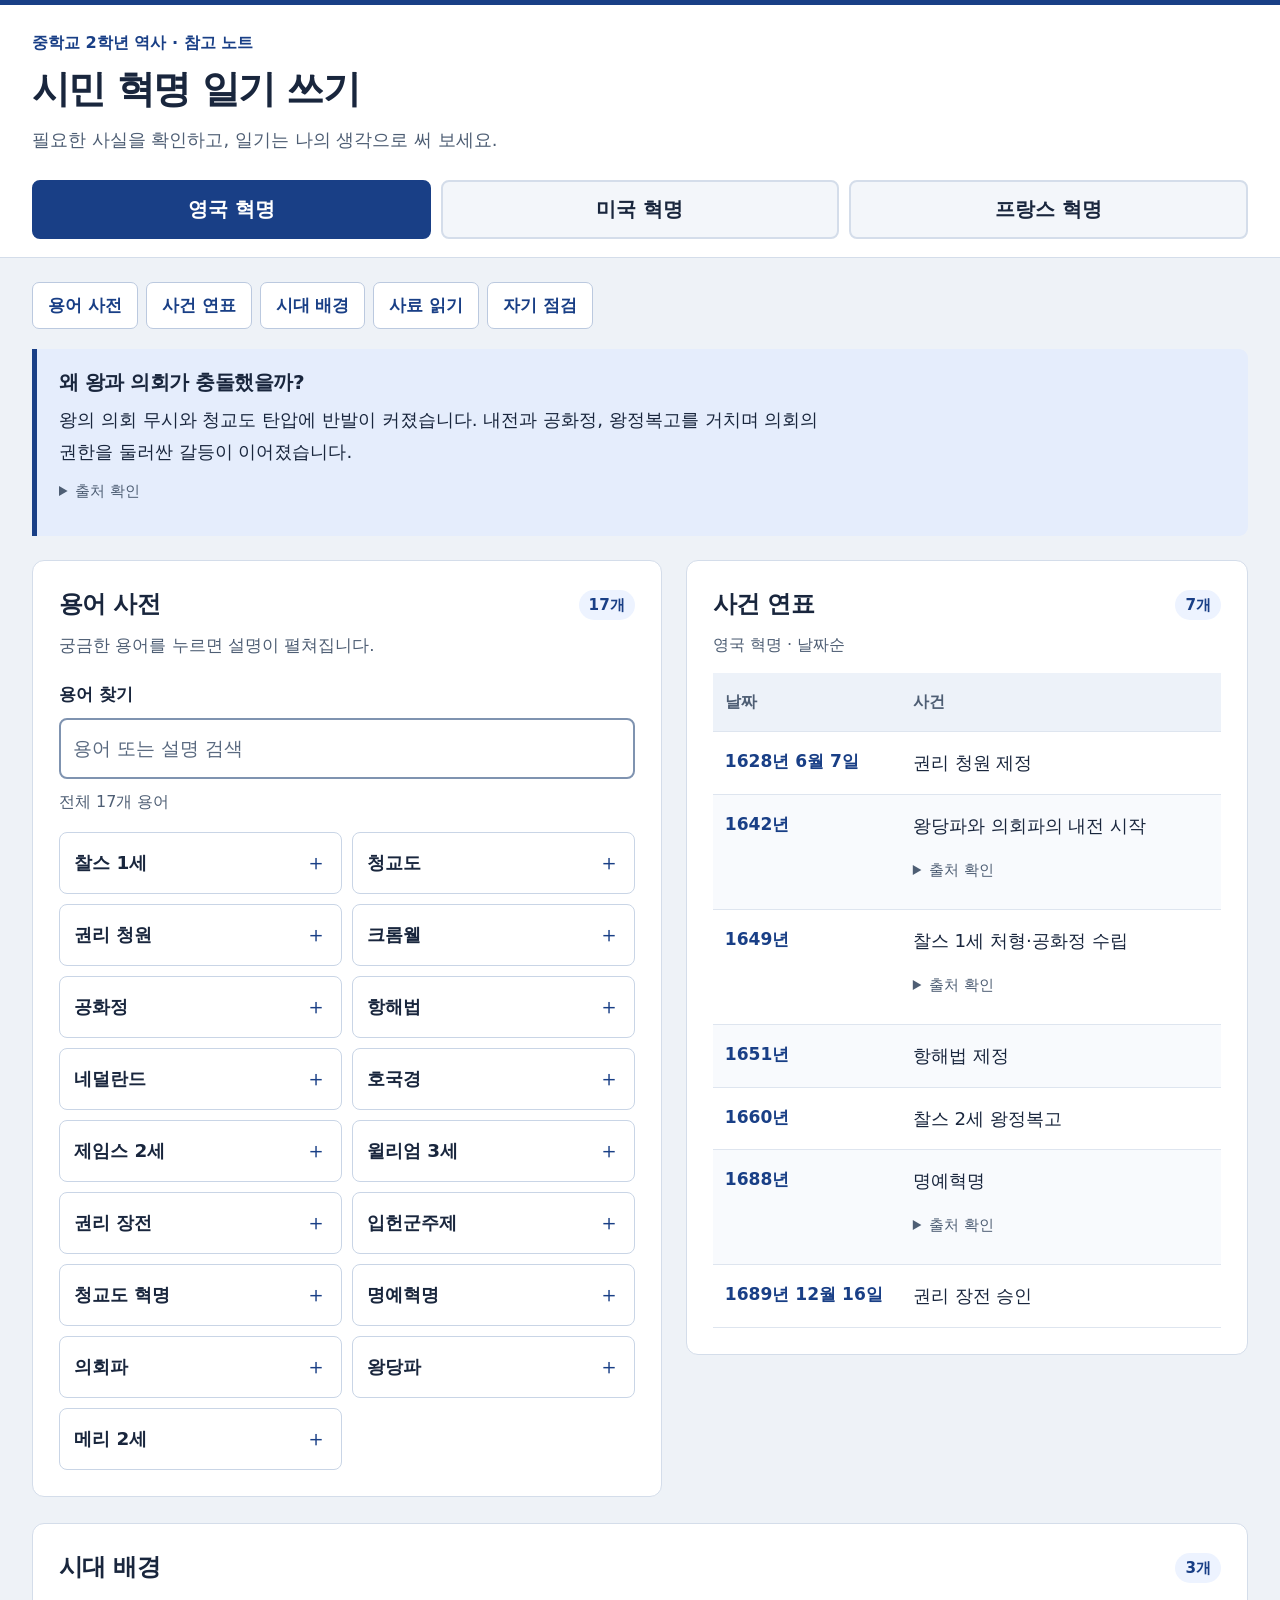
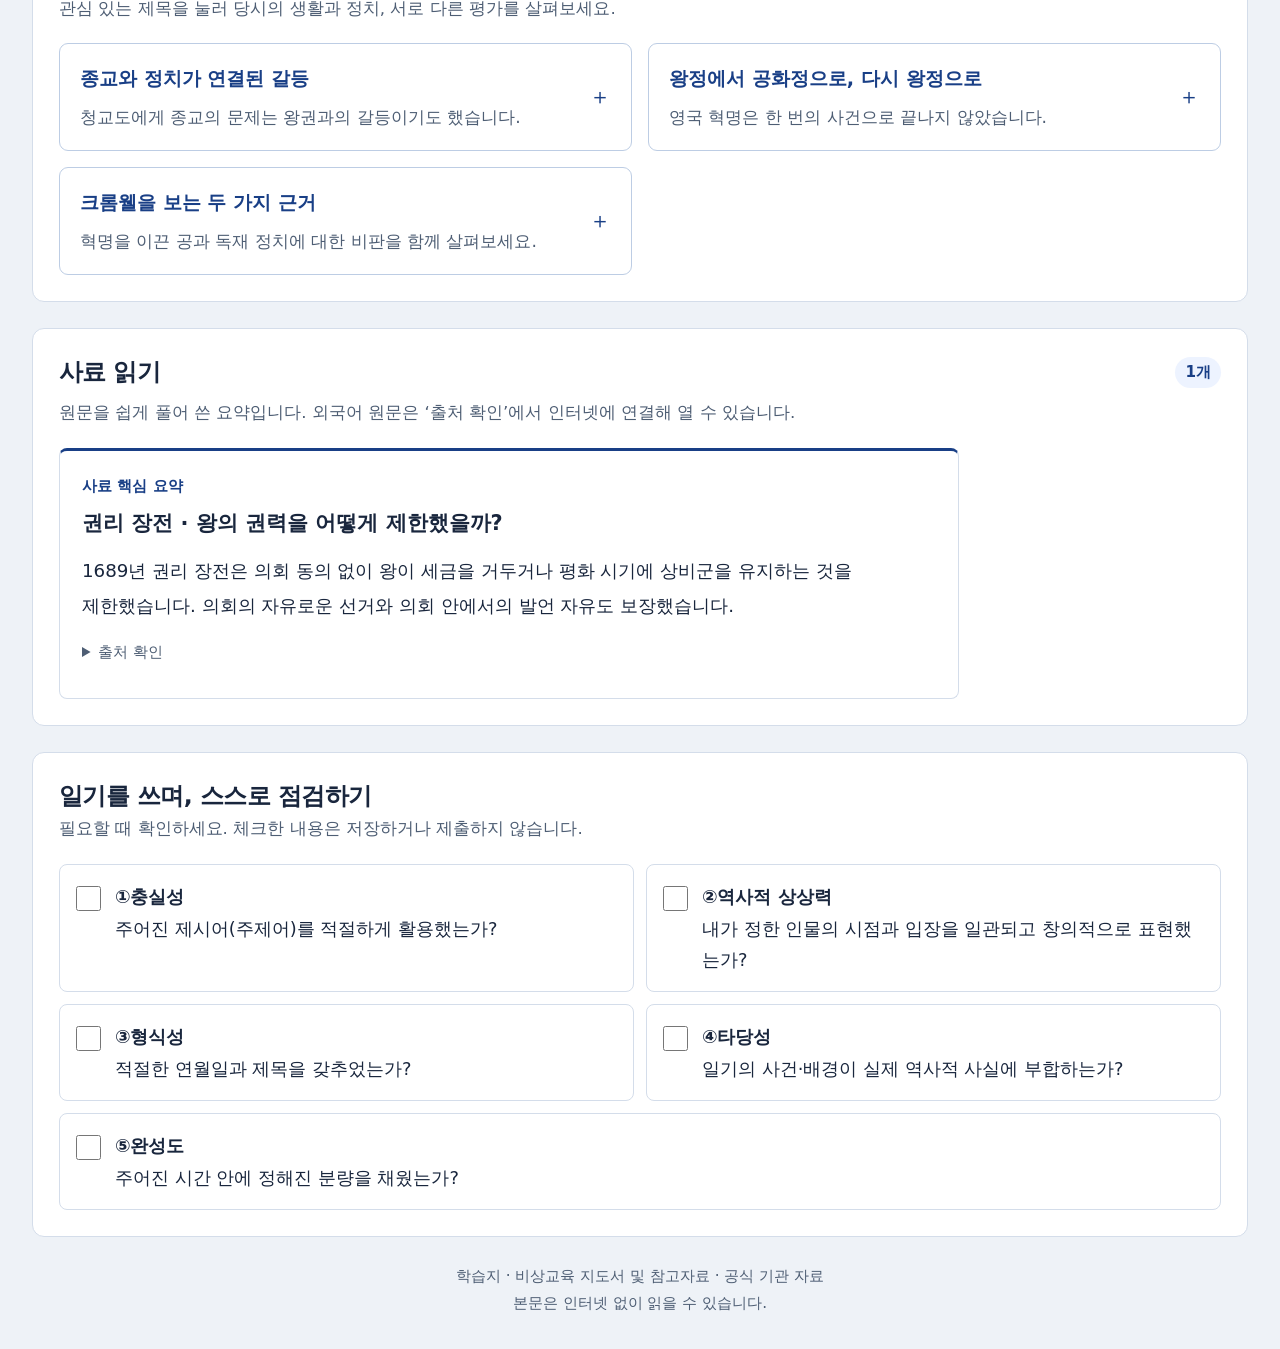
==== civil-revolution.html @ 95e0f6e1 "Add civil revolution reference app to history category" ====
<!doctype html>
<html lang="ko">
<head>
<meta charset="utf-8">
<!-- 교사용 수정 영역: 아래 자료 객체의 따옴표 안 내용을 수정하세요.
     항목을 추가할 때는 같은 모양의 한 줄을 복사하세요. 쉼표와 괄호는 유지하세요.
     날짜는 연도 / 연도-월 / 연도-월-일 형식입니다. 연표는 자동 정렬됩니다.
     학습지·비상교육 지도서·참고자료와 공식 기관 자료를 바탕으로 보완했습니다.
     시대 배경: CONTEXT / 참고 카드: REFERENCE_MATERIALS / 출처: SOURCES. summary는 직접 인용이 아닌 한국어 요약입니다.
     미국 연표의 기존 1778-03-28 참전 항목은 확인 가능한 1778-02-06 동맹 조약 항목으로 교체했습니다. -->
<script>
const DATA = {
  "REVOLUTIONS": [
    {
      "id": "gb",
      "name": "영국 혁명"
    },
    {
      "id": "us",
      "name": "미국 혁명"
    },
    {
      "id": "fr",
      "name": "프랑스 혁명"
    }
  ],
  "KEYWORDS": {
    "gb": [
      {
        "term": "찰스 1세",
        "desc": "절대 왕권을 주장하다 의회와 충돌해 청교도 혁명으로 처형된 왕"
      },
      {
        "term": "청교도",
        "desc": "영국 국교회 개혁을 주장한 개신교 세력. 의회파의 중심"
      },
      {
        "term": "권리 청원",
        "desc": "1628년 의회가 왕에게 승인시킨, 의회 동의 없는 과세·자의적 체포 금지 문서"
      },
      {
        "term": "크롬웰",
        "desc": "청교도 혁명을 이끌고 찰스 1세 처형 후 호국경이 된 인물"
      },
      {
        "term": "공화정",
        "desc": "왕 없이 통치하는 정치 체제. 찰스 1세 처형 후 수립"
      },
      {
        "term": "항해법",
        "desc": "1651년 제정, 영국 무역선만 영국 항구를 이용하게 한 법(네덜란드 견제)"
      },
      {
        "term": "네덜란드",
        "desc": "항해법으로 무역에서 영국과 충돌한 해상 강국"
      },
      {
        "term": "호국경",
        "desc": "공화정 시기 크롬웰이 맡은 최고 통치자 지위"
      },
      {
        "term": "제임스 2세",
        "desc": "가톨릭 부활과 전제 정치를 시도하다 명예혁명으로 쫓겨난 왕"
      },
      {
        "term": "윌리엄 3세",
        "desc": "명예혁명 이후 1689년 메리 2세와 함께 왕위에 오른 통치자",
        "source": "gbMonarchs"
      },
      {
        "term": "권리 장전",
        "desc": "1689년, 의회의 권리와 왕권 제한을 명시한 문서"
      },
      {
        "term": "입헌군주제",
        "desc": "왕이 있으나 헌법·의회로 권력이 제한되는 정치 체제"
      },
      {
        "term": "청교도 혁명",
        "desc": "왕과 의회의 갈등 속에서 1642~1649년에 전개된 혁명. 의회파가 승리한 뒤 찰스 1세가 처형되고 공화정이 수립되었다.",
        "source": "textbookGb"
      },
      {
        "term": "명예혁명",
        "desc": "1688년 제임스 2세가 물러나고, 이듬해 메리 2세와 윌리엄 3세가 공동 왕이 된 정치적 변화. 권리 장전과 함께 입헌군주제의 기반을 마련했다.",
        "source": "textbookGb"
      },
      {
        "term": "의회파",
        "desc": "영국 내전에서 의회 편에 선 세력. 크롬웰이 이끈 군대가 왕당파에 승리했다.",
        "source": "textbookGb"
      },
      {
        "term": "왕당파",
        "desc": "영국 내전에서 국왕을 지지한 세력. 의회파와 대립했다.",
        "source": "textbookGb"
      },
      {
        "term": "메리 2세",
        "desc": "제임스 2세의 딸. 1689년 윌리엄 3세와 공동으로 왕위에 올라 권리 장전을 승인했다.",
        "source": "textbookGb"
      }
    ],
    "us": [
      {
        "term": "건전한 방임 정책",
        "desc": "영국이 식민지 무역을 크게 간섭하지 않던 이전 시기의 정책"
      },
      {
        "term": "중상주의",
        "desc": "본국 이익을 위해 식민지를 원료 공급지·시장으로 통제하는 정책"
      },
      {
        "term": "조지 3세",
        "desc": "식민지에 세금을 강화해 독립전쟁의 원인을 제공한 영국 왕"
      },
      {
        "term": "7년 전쟁",
        "desc": "영국·프랑스 등이 식민지를 두고 벌인 전쟁(1756~1763)"
      },
      {
        "term": "물품 운동",
        "desc": "영국 상품에 대한 식민지인들의 불매 운동"
      },
      {
        "term": "보스턴 차 사건",
        "desc": "1773년 식민지인들이 영국 동인도회사의 차를 바다에 던진 사건"
      },
      {
        "term": "제1차 대륙 회의",
        "desc": "1774년 식민지 대표들이 영국의 강경 조치에 대응해 모인 회의"
      },
      {
        "term": "렉싱턴",
        "desc": "1775년 영국군과 식민지 민병대가 처음 충돌한 전투(독립전쟁 시작)"
      },
      {
        "term": "조지 워싱턴",
        "desc": "대륙군 총사령관으로 독립전쟁을 이끈 뒤 초대 대통령이 된 인물"
      },
      {
        "term": "독립 선언",
        "desc": "1776년 7월 4일 발표된 독립·천부인권 선언 문서"
      },
      {
        "term": "요크타운",
        "desc": "1781년 영국군이 항복한, 사실상 독립전쟁의 마지막 결전"
      },
      {
        "term": "제2차 대륙 회의",
        "desc": "1775년 소집, 독립 선언과 전쟁 수행을 주도한 회의"
      },
      {
        "term": "공화주의",
        "desc": "국민(대표)이 통치하는 정치 체제를 지향하는 사상"
      },
      {
        "term": "대통령",
        "desc": "미국 헌법에 따라 도입된 국민이 뽑는 국가 원수 직위"
      },
      {
        "term": "연방주의",
        "desc": "주의 자치권을 인정하면서도 강한 중앙 정부를 지지하는 입장"
      },
      {
        "term": "자치권",
        "desc": "지역 주민들이 자신들의 일을 스스로 처리할 수 있는 권리. 식민지 주민들은 영국의 간섭을 자치권 침해로 받아들였다.",
        "source": "textbookUs"
      },
      {
        "term": "연방제",
        "desc": "여러 주가 하나의 국가를 이루면서 중앙 정부와 각 주가 권한을 나누는 제도. 미국 헌법은 각 주의 자치를 인정했다.",
        "source": "textbookUs"
      },
      {
        "term": "국민 주권",
        "desc": "국가의 주권이 국민에게 있다는 원칙. 미국 헌법에 반영된 정치 원리이다.",
        "source": "textbookUs"
      },
      {
        "term": "삼권 분립",
        "desc": "국가의 권력을 입법·행정·사법으로 나누는 원칙. 한쪽에 권력이 집중되는 것을 막기 위한 것이다.",
        "source": "textbookUs"
      },
      {
        "term": "천부인권",
        "desc": "사람이라면 태어나면서부터 가지는 권리. 미국 독립 선언은 생명·자유·행복 추구의 권리를 제시했다.",
        "source": "textbookUs"
      }
    ],
    "fr": [
      {
        "term": "제3신분",
        "desc": "성직자·귀족을 뺀 평민 계층. 인구 대다수이나 세금 부담이 컸음"
      },
      {
        "term": "국민 의회",
        "desc": "1789년 제3신분 대표들이 결성, 새 헌법 제정을 추진한 의회"
      },
      {
        "term": "테니스코트의 서약",
        "desc": "1789년 국민의회 대표들이 헌법 제정 전까지 해산하지 않겠다 맹세한 사건"
      },
      {
        "term": "바스티유 감옥 습격",
        "desc": "1789.7.14, 파리 시민이 전제 왕권의 상징을 공격(혁명의 시작)"
      },
      {
        "term": "인간과 시민의 권리 선언",
        "desc": "1789.8.26, 자유·평등 등 천부인권을 명시한 선언문"
      },
      {
        "term": "10월 폭동",
        "desc": "1789.10, 파리 여성들이 베르사유로 행진해 국왕을 파리로 데려온 사건"
      },
      {
        "term": "베르사유",
        "desc": "프랑스 왕실 궁전이 있던 곳. 10월 폭동의 목적지"
      },
      {
        "term": "바렌",
        "desc": "1791년 루이 16세가 국외 탈출을 시도하다 붙잡힌 곳(바렌 사건)"
      },
      {
        "term": "루이 16세",
        "desc": "혁명 중 왕위에서 쫓겨나 1793년 처형된 프랑스 왕"
      },
      {
        "term": "1791년 헌법",
        "desc": "프랑스 최초의 성문 헌법. 입헌 군주제를 규정"
      },
      {
        "term": "입헌 군주제",
        "desc": "왕이 있으나 헌법으로 권력이 제한되는 체제(1791년 헌법이 채택)"
      },
      {
        "term": "국민 공회",
        "desc": "1792년 구성, 공화정 선포와 루이 16세 처형을 주도한 의회"
      },
      {
        "term": "입법 의회",
        "desc": "1791년 헌법에 따라 구성된, 국민의회 다음 단계의 의회"
      },
      {
        "term": "로베스피에르",
        "desc": "공포 정치를 주도한 자코뱅파 지도자(1794년 처형)"
      },
      {
        "term": "1793년 헌법",
        "desc": "국민공회가 제정했으나 시행되지 못한 헌법"
      },
      {
        "term": "혁명 재판소",
        "desc": "반혁명 혐의자를 재판하던 특별 재판 기구"
      },
      {
        "term": "공안 위원회",
        "desc": "로베스피에르 중심의, 공포 정치기 국정을 이끈 최고 권력 기구"
      },
      {
        "term": "나폴레옹",
        "desc": "쿠데타로 권력을 잡고 황제가 된, 유럽 대부분을 정복한 인물"
      },
      {
        "term": "통령 정부",
        "desc": "나폴레옹이 쿠데타 후 수립한 3인 통령 체제(사실상 1인 지배)"
      },
      {
        "term": "나폴레옹 법전",
        "desc": "1804년 반포, 법 앞의 평등 등을 명시한 민법전"
      },
      {
        "term": "대륙 봉쇄",
        "desc": "나폴레옹이 영국을 경제적으로 고립시키려 한 정책(1806년)"
      },
      {
        "term": "총재 정부",
        "desc": "국민공회 이후(1795년) 수립된 5인 총재 중심의 정부"
      },
      {
        "term": "자유주의",
        "desc": "개인의 자유·권리와 입헌 정치를 중시하는 사상"
      },
      {
        "term": "민족주의",
        "desc": "같은 민족의 통일된 국가 수립을 지향하는 사상"
      },
      {
        "term": "빈 체제",
        "desc": "나폴레옹 이후 유럽이 혁명 이전 질서 회복을 꾀한 국제 체제(1815~)"
      },
      {
        "term": "세력 균형",
        "desc": "특정 국가가 지나치게 강해지지 않도록 서로 견제한 빈 체제의 원리"
      },
      {
        "term": "제1신분",
        "desc": "혁명 전 프랑스의 성직자 신분. 귀족인 제2신분과 함께 특권 계층을 이루었다.",
        "source": "textbookFr"
      },
      {
        "term": "제2신분",
        "desc": "혁명 전 프랑스의 귀족 신분. 제3신분과 달리 여러 특권을 누렸다.",
        "source": "textbookFr"
      },
      {
        "term": "삼부회",
        "desc": "성직자·귀족·평민의 대표가 모이는 신분제 의회. 1789년 재정 문제를 해결하려고 소집되었으나 표결 방식을 두고 갈등이 일어났다.",
        "source": "textbookFr"
      },
      {
        "term": "계몽사상",
        "desc": "인간의 이성을 중시하고 불합리한 제도를 바꾸려 한 사상. 왕권과 신분제에 대한 비판에 영향을 주었다.",
        "source": "textbookFr"
      },
      {
        "term": "공포 정치",
        "desc": "혁명을 지킨다는 명분으로 반대 세력을 강하게 탄압한 정치. 로베스피에르가 주도했다.",
        "source": "textbookFr"
      },
      {
        "term": "상퀼로트",
        "desc": "프랑스 혁명 때 급진적인 변화를 요구한 도시 민중을 가리키는 말. 로베스피에르는 이들의 힘을 바탕으로 혁명을 추진했다.",
        "source": "textbookFr"
      }
    ]
  },
  "EVENTS": {
    "gb": [
      {
        "date": "1628-06-07",
        "title": "권리 청원 제정"
      },
      {
        "date": "1642",
        "title": "왕당파와 의회파의 내전 시작",
        "source": "textbookGb"
      },
      {
        "date": "1649",
        "title": "찰스 1세 처형·공화정 수립",
        "source": "textbookGb"
      },
      {
        "date": "1651",
        "title": "항해법 제정"
      },
      {
        "date": "1660",
        "title": "찰스 2세 왕정복고"
      },
      {
        "date": "1688",
        "title": "명예혁명",
        "source": "textbookGb"
      },
      {
        "date": "1689-12-16",
        "title": "권리 장전 승인"
      }
    ],
    "us": [
      {
        "date": "1773-12-16",
        "title": "보스턴 차 사건"
      },
      {
        "date": "1775-04-19",
        "title": "렉싱턴 전투(독립전쟁 시작)"
      },
      {
        "date": "1776-07-04",
        "title": "독립 선언 채택",
        "source": "usDeclaration"
      },
      {
        "date": "1777-09-19",
        "title": "사라토가 전투(~10.7)"
      },
      {
        "date": "1778-02-06",
        "title": "프랑스·미국 동맹 조약 체결",
        "note": "프랑스의 지원을 공식화한 조약의 체결일입니다. 참전일과 구분해 읽으세요.",
        "source": "usAlliance"
      },
      {
        "date": "1781",
        "title": "요크타운 전투"
      },
      {
        "date": "1783",
        "title": "파리 조약"
      },
      {
        "date": "1787-09-17",
        "title": "미국 헌법 서명"
      }
    ],
    "fr": [
      {
        "date": "1789-05-05",
        "title": "삼부회 소집"
      },
      {
        "date": "1789-06-17",
        "title": "국민 의회 구성"
      },
      {
        "date": "1789-06-20",
        "title": "테니스코트의 서약"
      },
      {
        "date": "1789-07-14",
        "title": "바스티유 감옥 습격"
      },
      {
        "date": "1789-08-04",
        "title": "봉건제 폐지 선언"
      },
      {
        "date": "1789-08-26",
        "title": "인간과 시민의 권리 선언"
      },
      {
        "date": "1789-10-05",
        "title": "10월 폭동(베르사유 행진)"
      },
      {
        "date": "1791-06-20",
        "title": "바렌 사건"
      },
      {
        "date": "1791-10",
        "title": "입법 의회 구성"
      },
      {
        "date": "1792-04-20",
        "title": "혁명전쟁 시작(대프랑스 동맹과 전쟁)"
      },
      {
        "date": "1792-09-21",
        "title": "국민 공회 구성"
      },
      {
        "date": "1793-01-21",
        "title": "루이 16세 처형"
      },
      {
        "date": "1793-10-10",
        "title": "혁명정부(자코뱅 독재) 선포"
      },
      {
        "date": "1794-07-28",
        "title": "로베스피에르 처형"
      },
      {
        "date": "1795-10-31",
        "title": "제1차 총재정부 성립"
      },
      {
        "date": "1799-11-09",
        "title": "나폴레옹 쿠데타"
      },
      {
        "date": "1804-03",
        "title": "나폴레옹 법전 반포"
      },
      {
        "date": "1805-10-21",
        "title": "트라팔가르 해전"
      },
      {
        "date": "1806-11-21",
        "title": "대륙 봉쇄령"
      }
    ]
  },
  "REFERENCE_VIDEOS": {
    "us": {
      "title": "tvN <벌거벗은 세계사> - 미국 독립 전쟁 편 (2022.3.15, 김봉중 전남대 교수)",
      "summary": "청교도의 아메리카 이주부터 세금 갈등(보스턴 차 사건 등), 조지 워싱턴이 이끈 독립전쟁 과정을 다룸."
    },
    "fr": {
      "title": "tvN <벌거벗은 세계사> - 프랑스 혁명 특집 1탄 (2021.6.8, 조한욱 한국교원대 명예교수)",
      "summary": "마리 앙투아네트를 둘러싼 소문(사치 이미지, '빵 대신 케이크' 발언 등)이 실제로는 근거 없는 가짜 뉴스였음을 짚으며 혁명 전후 프랑스 사회를 다룸."
    }
  },
  "SOURCES": {
    "gbRights": {
      "name": "영국 의회 · 1689년 권리 장전",
      "language": "영어",
      "url": "https://www.parliament.uk/about/living-heritage/evolutionofparliament/2015-parliament-in-the-making/get-involved1/2015-banners-exhibition/ross-sinclair/1689-bill-of-rights-gallery/"
    },
    "gbMonarchs": {
      "name": "영국 의회 · 윌리엄과 메리의 공동 즉위",
      "language": "영어",
      "url": "https://www.parliament.uk/about/living-heritage/evolutionofparliament/parliamentaryauthority/revolution/overview/billofrights/"
    },
    "usDeclaration": {
      "name": "미국 국립문서기록관리청 · 독립 선언",
      "language": "영어",
      "url": "https://www.archives.gov/milestone-documents/declaration-of-independence"
    },
    "usAlliance": {
      "name": "미국 국립문서기록관리청 · 프랑스와의 동맹 조약",
      "language": "영어",
      "url": "https://www.archives.gov/milestone-documents/treaty-of-alliance-with-france"
    },
    "frRights": {
      "name": "프랑스 대통령실 · 인간과 시민의 권리 선언",
      "language": "프랑스어",
      "url": "https://www.elysee.fr/la-presidence/la-declaration-des-droits-de-l-homme-et-du-citoyen"
    },
    "frVersailles": {
      "name": "베르사유궁 박물관 · 프랑스 혁명과 베르사유",
      "language": "영어",
      "url": "https://en.chateauversailles.fr/discover/history/key-dates/versailles-heart-french-revolution"
    },
    "textbookGb": {
      "name": "비상교육 역사 ① 지도서 187~188쪽 · HWP 참고자료 1-1",
      "language": "한국어"
    },
    "textbookUs": {
      "name": "비상교육 역사 ① 지도서 189~190쪽 · HWP 참고자료 1-2",
      "language": "한국어"
    },
    "textbookFr": {
      "name": "비상교육 역사 ① 지도서 191~193쪽 · HWP 참고자료 1-3",
      "language": "한국어"
    }
  },
  "REFERENCE_MATERIALS": {
    "gb": [
      {
        "title": "권리 장전 · 왕의 권력을 어떻게 제한했을까?",
        "kind": "사료 핵심 요약",
        "summary": "1689년 권리 장전은 의회 동의 없이 왕이 세금을 거두거나 평화 시기에 상비군을 유지하는 것을 제한했습니다. 의회의 자유로운 선거와 의회 안에서의 발언 자유도 보장했습니다.",
        "source": "gbRights"
      }
    ],
    "us": [
      {
        "title": "독립 선언 · 정부의 권력은 어디에서 올까?",
        "kind": "사료 핵심 요약",
        "summary": "1776년 7월 4일 채택된 독립 선언은 생명·자유·행복 추구를 빼앗을 수 없는 권리로 제시했습니다. 정부의 정당한 권력은 통치받는 사람들의 동의에서 나오며, 권리를 해치는 정부를 바꾸거나 없앨 권리가 있다고 주장했습니다. 이를 바탕으로 영국으로부터의 독립을 선언했습니다.",
        "source": "usDeclaration"
      }
    ],
    "fr": [
      {
        "title": "인권 선언 · 자유와 평등은 어떤 뜻일까?",
        "kind": "사료 핵심 요약",
        "summary": "1789년 인간과 시민의 권리 선언은 사람이 자유롭고 권리에 있어 평등하다고 선언했습니다. 주권의 근거는 국민에게 있고, 법은 모든 사람에게 똑같이 적용되어야 한다고 밝혔습니다. 자유는 다른 사람에게 해를 끼치지 않는 범위에서 행동하는 것으로 설명했습니다.",
        "source": "frRights"
      },
      {
        "title": "테니스코트의 서약과 베르사유 행진",
        "kind": "사건 배경 요약",
        "summary": "1789년 6월 20일, 베르사유의 테니스코트에 모인 대표들은 헌법을 제정할 때까지 흩어지지 않겠다고 서약했습니다. 식량난과 왕실에 대한 불만이 커지던 그해 10월 5일에는 여성들이 중심이 된 행렬이 베르사유에 도착했습니다. 다음 날인 10월 6일 왕실 가족은 베르사유를 떠나 파리로 이동했습니다.",
        "source": "frVersailles"
      }
    ]
  },
  "SELF_CHECK": [
    "①충실성: 주어진 제시어(주제어)를 적절하게 활용했는가?",
    "②역사적 상상력: 내가 정한 인물의 시점과 입장을 일관되고 창의적으로 표현했는가?",
    "③형식성: 적절한 연월일과 제목을 갖추었는가?",
    "④타당성: 일기의 사건·배경이 실제 역사적 사실에 부합하는가?",
    "⑤완성도: 주어진 시간 안에 정해진 분량을 채웠는가?"
  ],
  "CONTEXT": {
    "gb": {
      "question": "왜 왕과 의회가 충돌했을까?",
      "summary": "왕의 의회 무시와 청교도 탄압에 반발이 커졌습니다. 내전과 공화정, 왕정복고를 거치며 의회의 권한을 둘러싼 갈등이 이어졌습니다.",
      "source": "textbookGb",
      "cards": [
        {
          "title": "종교와 정치가 연결된 갈등",
          "lead": "청교도에게 종교의 문제는 왕권과의 갈등이기도 했습니다.",
          "points": [
            "청교도는 영국 국교회에 남아 있던 가톨릭적 의식과 제도를 바꾸려 했습니다.",
            "왕은 이러한 움직임을 왕권에 대한 도전으로 보았고, 청교도 탄압은 갈등을 키웠습니다.",
            "의회는 왕이 마음대로 세금을 거두거나 사람을 체포하지 못하도록 요구했습니다."
          ],
          "source": "textbookGb"
        },
        {
          "title": "왕정에서 공화정으로, 다시 왕정으로",
          "lead": "영국 혁명은 한 번의 사건으로 끝나지 않았습니다.",
          "points": [
            "1649년: 찰스 1세 처형 뒤 공화정이 수립되었습니다.",
            "크롬웰은 의회를 해산하고 독재 정치를 펼쳤습니다. 그의 사후에는 왕정이 되살아났습니다.",
            "1688년 명예혁명과 1689년 권리 장전을 거치며 의회 중심의 입헌군주제 기반이 마련되었습니다."
          ],
          "source": "textbookGb"
        },
        {
          "title": "크롬웰을 보는 두 가지 근거",
          "lead": "혁명을 이끈 공과 독재 정치에 대한 비판을 함께 살펴보세요.",
          "points": [
            "의회파를 이끌어 왕당파에 승리하고 공화정 수립에 기여했습니다.",
            "이후 의회를 해산하고 독재 정치를 펼쳤다는 점에서는 비판받습니다.",
            "평가의 근거입니다. 당시 모든 사람이 같은 생각을 했다는 뜻은 아닙니다."
          ],
          "source": "textbookGb"
        }
      ]
    },
    "us": {
      "question": "왜 식민지 주민들이 독립을 요구했을까?",
      "summary": "식민지 주민들은 자치 경험을 쌓아 왔습니다. 7년 전쟁 이후 영국이 간섭과 과세를 강화하자, 주민들은 자신들의 권리가 침해된다고 여겼습니다.",
      "source": "textbookUs",
      "cards": [
        {
          "title": "세금과 자치권, 그리고 상인의 생계",
          "lead": "보스턴 차 사건에는 세금과 무역, 자치권 문제가 얽혀 있었습니다.",
          "points": [
            "영국은 전쟁으로 재정이 나빠지자 식민지에 세금을 거두고 간섭을 강화했습니다.",
            "동인도 회사에 주어진 차 판매 특혜는 식민지의 차 거래 상인들에게도 영향을 주었습니다.",
            "주민들은 이를 자치권 침해로 받아들였습니다. 차 상자를 버린 행동은 이런 갈등 속에서 나왔습니다."
          ],
          "source": "textbookUs"
        },
        {
          "title": "독립 후에는 어떤 나라를 만들려 했을까?",
          "lead": "연방제·국민 주권·삼권 분립이 헌법에 담겼습니다.",
          "points": [
            "연방제: 중앙 정부와 주가 권한을 나누며, 각 주의 자치를 인정합니다.",
            "국민 주권: 나라의 주권이 국민에게 있다는 원칙입니다.",
            "삼권 분립: 법을 만드는 입법, 집행하는 행정, 재판하는 사법으로 권력을 나눕니다."
          ],
          "source": "textbookUs"
        }
      ]
    },
    "fr": {
      "question": "왜 신분제에 대한 불만이 커졌을까?",
      "summary": "제3신분은 세금의 큰 몫을 부담하면서 정치적 권리는 제한받았습니다. 국가 재정 위기와 계몽사상의 영향 속에서 신분제와 왕권에 대한 비판이 커졌습니다.",
      "source": "textbookFr",
      "cards": [
        {
          "title": "세 신분과 삼부회의 표결",
          "lead": "대표의 수만큼이나, 표를 어떻게 세는지가 중요했습니다.",
          "points": [
            "제1신분은 성직자, 제2신분은 귀족, 제3신분은 그 밖의 평민입니다.",
            "신분별로 한 표씩 행사하면 제1·제2신분이 같은 편에 설 때 제3신분은 불리했습니다.",
            "제3신분은 대표 수를 늘리고 대표 한 사람마다 표를 세자고 요구했습니다.",
            "국민 의회 결성은 1789년 6월 17일, 테니스코트의 서약은 6월 20일로 구분합니다."
          ],
          "source": "textbookFr"
        },
        {
          "title": "사람들은 어디에서 소식을 접했을까?",
          "lead": "카페와 광장, 낭독과 대화가 여론 형성에 영향을 주었습니다.",
          "points": [
            "살롱과 카페에서는 사상과 정치에 관한 토론이 이루어졌습니다.",
            "공공장소에서 책을 낭독하기도 했고, 민중은 광장과 선술집에서 사회 문제를 이야기했습니다.",
            "인물의 처지에 따라 접한 정보가 달랐을 수 있습니다. 모든 사람이 같은 소식을 곧바로 알았다고 가정하지 마세요."
          ],
          "source": "textbookFr"
        },
        {
          "title": "로베스피에르를 보는 두 가지 근거",
          "lead": "민중의 요구를 반영한 점과 공포 정치의 문제를 함께 봅니다.",
          "points": [
            "도시 민중인 상퀼로트의 요구에 공감하고, 이들의 힘으로 급진적인 혁명을 추진했습니다.",
            "반대 세력을 강하게 탄압하는 공포 정치는 많은 희생을 낳았습니다.",
            "혁명을 지켜야 한다는 기대와 탄압에 대한 두려움이 서로 다른 평가의 근거가 될 수 있습니다."
          ],
          "source": "textbookFr"
        },
        {
          "title": "나폴레옹을 보는 두 가지 근거",
          "lead": "제도 정비와 혁명 이념의 확산, 정복 전쟁을 함께 살펴봅니다.",
          "points": [
            "혁명의 혼란을 수습하고 교육·행정 제도를 정비했으며 나폴레옹 법전을 편찬했습니다.",
            "전쟁과 정복은 프랑스 혁명의 이념을 유럽에 퍼뜨리는 계기가 되었습니다.",
            "한편 황제로 집권하고 정복 전쟁을 벌였다는 점에서 혁명의 계승자로만 평가하기는 어렵습니다."
          ],
          "source": "textbookFr"
        }
      ]
    }
  }
};
</script>
<meta name="viewport" content="width=device-width, initial-scale=1">
<meta name="description" content="중학교 2학년 시민 혁명 일기 쓰기: 용어 사전, 사건 연표, 참고 영상, 사료·배경 자료와 자기 점검표">
<meta http-equiv="Content-Security-Policy" content="default-src 'none'; script-src 'unsafe-inline'; style-src 'unsafe-inline'; img-src data:; connect-src 'none'; form-action 'none'; base-uri 'none'">
<title>시민 혁명 일기 쓰기 · 역사 참고 노트</title>
<link rel="icon" type="image/svg+xml" href="data:image/svg+xml,%3Csvg xmlns='http://www.w3.org/2000/svg' viewBox='0 0 32 32'%3E%3Crect width='32' height='32' rx='7' fill='%231d4294'/%3E%3Cpath d='M8 7h16v18H8z' fill='white'/%3E%3Cpath d='M12 12h8m-8 4h8m-8 4h5' stroke='%231d4294' stroke-width='2'/%3E%3C/svg%3E">
<style>
:root{font-family:"맑은 고딕","Malgun Gothic",system-ui,sans-serif;font-size:19px;line-height:1.75;color:#19263d;background:#eef2f7;--blue:#193f86;--muted:#4e5e74;--line:#d4ddea;--tint:#edf3ff}
*{box-sizing:border-box}body{margin:0}button,input{font:inherit}button,summary{cursor:pointer}button{color:inherit;border:0}a{color:var(--blue);text-underline-offset:4px}h1,h2,h3,p{margin:0}h1,h2,h3,strong,summary{word-break:keep-all;overflow-wrap:anywhere}p,li,td{word-break:keep-all;overflow-wrap:anywhere}h1{font-size:clamp(1.6rem,3vw,2.15rem);line-height:1.4;letter-spacing:-.04em}h2{font-size:1.25rem;line-height:1.5;letter-spacing:-.025em}h3{font-size:1.1rem;line-height:1.6}button,a,summary,input{-webkit-tap-highlight-color:transparent}:focus-visible{outline:3px solid #a94f00;outline-offset:4px}[hidden]{display:none!important}.wrap{max-width:1400px;padding:24px 32px;margin:auto}header{background:white;border-top:5px solid var(--blue)}.eyebrow{font-size:.85rem;font-weight:700;color:var(--blue);margin-bottom:5px}.intro{color:var(--muted);font-size:.95rem;margin-top:8px}
.tab-bar{background:#fff;border-bottom:1px solid var(--line)}.tab-bar .wrap{padding-top:0;padding-bottom:18px}.tabs{display:grid;grid-template-columns:repeat(3,minmax(0,1fr));gap:10px}.tab{font-size:1.06rem;font-weight:750;min-height:58px;padding:10px 6px;border:2px solid var(--line);border-radius:8px;background:#f3f6fa;word-break:keep-all}.tab[aria-selected="true"]{background:var(--blue);border-color:var(--blue);color:#fff}.tab:hover{border-color:var(--blue)}.quick{display:flex;flex-wrap:wrap;gap:8px;margin-bottom:20px}.quick a{display:inline-flex;align-items:center;justify-content:center;min-height:46px;border:1px solid #bbc9df;border-radius:7px;background:#fff;text-decoration:none;font-size:.88rem;padding:8px 15px;font-weight:650}.quick a:hover{background:var(--tint)}
.context-strip{border-left:5px solid var(--blue);padding:18px 22px;margin-bottom:24px;background:#e5edfc;border-radius:0 9px 9px 0}.context-strip h2{font-size:1.06rem;margin-bottom:7px}.context-strip>p{max-width:70ch;font-size:.96rem}.context-strip .source-disclosure{margin-top:6px}.context-strip .source-disclosure>summary{padding:5px 0}.grid{display:grid;grid-template-columns:minmax(0,1.12fr) minmax(0,1fr);gap:24px;align-items:start}.panel{background:white;border:1px solid var(--line);border-radius:12px;padding:26px;min-width:0}.section-title{display:flex;justify-content:space-between;align-items:center;gap:12px;margin-bottom:8px}.badge{font-size:.8rem;font-weight:700;padding:2px 10px;border-radius:30px;background:var(--tint);color:var(--blue);white-space:nowrap}.hint{font-size:.88rem;color:var(--muted);margin-bottom:20px}.search-label{font-size:.9rem;font-weight:700;display:block;margin:16px 0 8px}.search-box{display:flex;background:#fff;border:2px solid #7f93b0;border-radius:8px;overflow:hidden}.search-box:focus-within{outline:3px solid #a94f00;outline-offset:3px}input[type="search"]{border:0;min-width:0;width:100%;padding:12px;color:#19263d;background:transparent;outline:none}input::placeholder{color:#5a6a80}.clear{background:#eaf0fa;min-width:64px;font-size:.84rem}.results{font-size:.84rem;color:var(--muted);margin:9px 0 16px;min-height:1.75em}.terms{display:grid;grid-template-columns:repeat(2,minmax(0,1fr));gap:10px;align-items:start}.term{border:1px solid #c9d5e6;border-radius:8px;background:#fff;min-width:0}.term>summary{min-height:60px;display:flex;align-items:center;justify-content:space-between;gap:10px;list-style:none;padding:12px 14px;font-weight:700;line-height:1.55;font-size:.97rem}.term>summary::-webkit-details-marker,.background-card>summary::-webkit-details-marker{display:none}.term>summary::after,.background-card>summary::after{content:'＋';color:var(--blue);font-weight:400;font-size:1.15rem;flex-shrink:0}.term[open]>summary::after,.background-card[open]>summary::after{content:'−'}.term[open]{background:#f3f7ff;border-color:#809dce}.term[open]>summary{color:var(--blue)}.term>p{padding:0 14px 16px;font-size:.94rem;line-height:1.85}.term>.source-disclosure{margin:0 14px 8px}.empty{grid-column:1/-1;background:#f1f4f9;padding:22px 16px;border-radius:8px}.right{display:grid;gap:24px;min-width:0}
table{width:100%;border-collapse:collapse;text-align:left;table-layout:fixed}caption{text-align:left;font-size:.85rem;color:var(--muted);padding:0 0 14px}th{font-size:.84rem;color:var(--muted);background:#edf2f9}th,td{padding:15px 12px;border-bottom:1px solid #dee5ef;vertical-align:top}th:first-child{width:37%}td:first-child{color:var(--blue);font-size:.9rem;font-weight:700;font-variant-numeric:tabular-nums}td{font-size:.96rem;line-height:1.75}tbody tr:nth-child(even){background:#f8fafd}.event-note{font-size:.84rem;color:var(--muted);margin-top:8px}.source-disclosure{margin-top:8px;font-size:.8rem;color:var(--muted)}.source-disclosure>summary{min-height:44px;display:list-item;padding:8px 0;line-height:1.6;width:fit-content;max-width:100%;color:var(--muted);font-weight:500}.source-disclosure>summary:hover{color:var(--blue)}.source-citation{line-height:1.7;overflow-wrap:anywhere;word-break:normal;font-size:.8rem}.source-link{display:inline-flex;align-items:center;min-height:44px;font-size:.82rem;padding:6px 0}.video{border-top:4px solid var(--blue)}.video h3{font-size:1rem;margin:14px 0 10px}.video p{font-size:.94rem;color:var(--muted)}
.background-panel,.reference-panel,.check-panel{margin-top:26px}.background-grid,.reference-grid{display:grid;grid-template-columns:repeat(2,minmax(0,1fr));gap:16px;align-items:start}.background-card{border:1px solid #bdcde4;border-radius:9px;min-width:0}.background-card>summary{list-style:none;display:flex;justify-content:space-between;align-items:center;gap:16px;padding:18px 20px;min-height:64px}.background-card>summary strong{display:block;color:var(--blue);font-size:1.02rem}.card-lead{display:block;font-size:.9rem;font-weight:400;color:var(--muted);margin-top:7px;line-height:1.7}.background-card[open]{background:#f7f9fe}.background-body{padding:0 20px 18px;font-size:.96rem}.background-body ul{padding-left:1.3em;margin:0}.background-body li{padding-left:3px;margin-bottom:12px;line-height:1.9}.reference-card{padding:22px;border:1px solid var(--line);border-top:3px solid var(--blue);border-radius:8px;min-width:0}.reference-card:only-child{grid-column:1/-1;max-width:900px}.reference-kind{color:var(--blue);font-size:.8rem;font-weight:700;margin-bottom:8px}.reference-card h3{margin-bottom:12px}.reading-text{font-size:.96rem;line-height:1.95}.checks{display:grid;grid-template-columns:repeat(2,minmax(0,1fr));gap:12px;margin-top:20px}.check{display:flex;align-items:flex-start;gap:14px;padding:16px;border:1px solid var(--line);border-radius:8px;cursor:pointer}.check input{width:25px;height:25px;flex:0 0 25px;margin:5px 0 0;accent-color:var(--blue)}.check:has(input:checked){background:#edf3ff;border-color:#7897c7}.check strong{display:block;font-size:.96rem}.check span{font-size:.94rem}.check:last-child{grid-column:1/-1}footer{text-align:center;color:var(--muted);font-size:.8rem;padding:26px 0 8px}section,aside{scroll-margin-top:20px}.skip{position:absolute;top:-150px;left:20px;z-index:10;background:#fff;padding:10px}.skip:focus{top:15px}
@media(max-width:1100px){.terms{grid-template-columns:1fr}.wrap{padding:22px 24px}.panel{padding:22px}.grid{gap:18px}}
@media(max-width:850px){.grid{grid-template-columns:1fr}.terms{grid-template-columns:repeat(2,minmax(0,1fr))}.background-grid,.reference-grid{grid-template-columns:1fr}.checks{grid-template-columns:1fr}.context-strip{padding:16px 18px}.reference-card:only-child{max-width:none}}
@media(max-width:520px){:root{font-size:18px}.wrap{padding:20px 14px}.panel{padding:20px 16px}.terms{grid-template-columns:1fr}.tab-bar .wrap{padding-bottom:14px}.tabs{gap:6px}.tab{font-size:.94rem;min-height:56px}.quick{gap:7px}.quick a{padding:8px 12px;font-size:.85rem}.context-strip h2{font-size:1.04rem}.context-strip>p{font-size:.94rem}.background-card>summary{padding:16px}.background-body{padding:0 16px 16px}.reference-card{padding:18px}th,td{padding:13px 8px}th:first-child{width:36%}td:first-child{font-size:.85rem}.hint{font-size:.9rem}}
@media(prefers-reduced-motion:reduce){*{scroll-behavior:auto!important}}

</style>
</head>
<body>
<a class="skip" href="#content">자료로 바로 가기</a>
<header><div class="wrap">
<p class="eyebrow">중학교 2학년 역사 · 참고 노트</p>
<h1>시민 혁명 일기 쓰기</h1>
<p class="intro">필요한 사실을 확인하고, 일기는 나의 생각으로 써 보세요.</p>
</div></header>
<div class="tab-bar"><div class="wrap"><div class="tabs" role="tablist" aria-label="혁명 선택" id="tabs"></div></div></div>
<main class="wrap" id="content">
<nav class="quick" aria-label="자료 바로 가기"><a href="#dictionary">용어 사전</a><a href="#timeline">사건 연표</a><a href="#background">시대 배경</a><a href="#references" id="references-link">사료 읽기</a><a href="#video" id="video-link">참고 영상</a><a href="#self-check">자기 점검</a></nav>
<div id="revolution" role="tabpanel" tabindex="0">
<aside class="context-strip" aria-labelledby="context-question"><h2 id="context-question"></h2><p id="context-summary"></p><div id="context-source"></div></aside>
<div class="grid">
<section class="panel" id="dictionary" aria-labelledby="dictionary-title">
<div class="section-title"><h2 id="dictionary-title">용어 사전</h2><span class="badge" id="term-total"></span></div>
<p class="hint">궁금한 용어를 누르면 설명이 펼쳐집니다.</p>
<label class="search-label" for="search">용어 찾기</label>
<div class="search-box"><input type="search" id="search" placeholder="용어 또는 설명 검색" autocomplete="off" spellcheck="false" aria-controls="terms"><button type="button" class="clear" id="clear" aria-label="검색어 지우기" hidden>지우기</button></div>
<p class="results" id="results" role="status" aria-live="polite" aria-atomic="true"></p>
<div class="terms" id="terms"></div>
</section>
<div class="right">
<section class="panel" id="timeline" aria-labelledby="timeline-title">
<div class="section-title"><h2 id="timeline-title">사건 연표</h2><span class="badge" id="event-total"></span></div>
<table><caption id="timeline-caption"></caption><thead><tr><th scope="col">날짜</th><th scope="col">사건</th></tr></thead><tbody id="events"></tbody></table>
</section>
<section class="panel video" id="video" aria-labelledby="video-heading" hidden><h2 id="video-heading">참고 영상</h2><h3 id="video-title"></h3><p id="video-summary"></p></section>
</div>
</div>
<section class="panel background-panel" id="background" aria-labelledby="background-title"><div class="section-title"><h2 id="background-title">시대 배경</h2><span class="badge" id="background-total"></span></div><p class="hint">관심 있는 제목을 눌러 당시의 생활과 정치, 서로 다른 평가를 살펴보세요.</p><div class="background-grid" id="background-cards"></div></section>
<section class="panel reference-panel" id="references" aria-labelledby="references-title"><div class="section-title"><h2 id="references-title">사료 읽기</h2><span class="badge" id="reference-total"></span></div><p class="hint">원문을 쉽게 풀어 쓴 요약입니다. 외국어 원문은 ‘출처 확인’에서 인터넷에 연결해 열 수 있습니다.</p><div class="reference-grid" id="reference-cards"></div></section>
</div>
<section class="panel check-panel" id="self-check" aria-labelledby="check-title"><h2 id="check-title">일기를 쓰며, 스스로 점검하기</h2><p class="hint">필요할 때 확인하세요. 체크한 내용은 저장하거나 제출하지 않습니다.</p><div class="checks" id="checks"></div></section>
<footer>학습지 · 비상교육 지도서 및 참고자료 · 공식 기관 자료<br>본문은 인터넷 없이 읽을 수 있습니다.</footer>
</main>
<noscript>자료를 보려면 브라우저에서 자바스크립트를 허용해 주세요.</noscript>
<script>
'use strict';
const $ = id => document.getElementById(id);
let active = DATA.REVOLUTIONS[0].id;
const backgroundOpened = Object.fromEntries(DATA.REVOLUTIONS.map(r => [r.id, new Set()]));
const queries = Object.fromEntries(DATA.REVOLUTIONS.map(r => [r.id, '']));
const opened = Object.fromEntries(DATA.REVOLUTIONS.map(r => [r.id, new Set()]));
function node(tag, text, className) {const el = document.createElement(tag); if (text !== undefined) el.textContent = text; if (className) el.className = className; return el;}
function sourceLink(id) {
 const source = DATA.SOURCES[id];
 if (!source) return null;
 const disclosure = node('details', undefined, 'source-disclosure');
 disclosure.append(node('summary', '출처 확인'));
 const citation = node('p', source.name, 'source-citation');
 disclosure.append(citation);
 if (source.url && /^https:\/\//.test(source.url)) {
  const link = node('a', source.language + ' 원문 보기 · 새 창', 'source-link');
  link.href = source.url; link.target = '_blank'; link.rel = 'noopener noreferrer';
  disclosure.append(link);
 }
 return disclosure;
}
function renderContext(id) {
 const context = DATA.CONTEXT[id];
 $('context-question').textContent = context.question;
 $('context-summary').textContent = context.summary;
 $('context-source').replaceChildren(sourceLink(context.source));
 $('background-total').textContent = context.cards.length + '개';
 $('background-cards').replaceChildren();
 context.cards.forEach(card => {
  const item = node('details', undefined, 'background-card');
  item.open = backgroundOpened[id].has(card.title);
  const summary = node('summary');
  const text = node('span'); text.append(node('strong', card.title), node('span', card.lead, 'card-lead')); summary.append(text);
  const body = node('div', undefined, 'background-body');
  const list = node('ul'); card.points.forEach(p => list.append(node('li',p)));
  body.append(list); const source = sourceLink(card.source); if (source) body.append(source);
  item.append(summary, body);
  item.addEventListener('toggle', () => {if (!item.isConnected) return; if(item.open) backgroundOpened[id].add(card.title); else backgroundOpened[id].delete(card.title);});
  $('background-cards').append(item);
 });
}
function renderReferences(id) {
 const cards = DATA.REFERENCE_MATERIALS[id] || [];
 $('references').hidden = !cards.length; $('references-link').hidden = !cards.length;
 $('reference-total').textContent = cards.length + '개';
 $('reference-cards').replaceChildren();
 cards.forEach(card => {
  const article = node('article', undefined, 'reference-card');
  article.append(node('p', card.kind, 'reference-kind'), node('h3', card.title), node('p', card.summary, 'reading-text'));
  const link = sourceLink(card.source); if (link) article.append(link);
  $('reference-cards').append(article);
 });
}
function dateText(date) {return date.split('-').map((v,i) => String(Number(v)) + ['년','월','일'][i]).join(' ');}
function renderTerms() {
 const query = $('search').value.trim().normalize('NFC').toLocaleLowerCase('ko').replace(/\s+/g, '');
 queries[active] = $('search').value;
 const all = DATA.KEYWORDS[active] || [];
 const matches = all.filter(k => (k.term + ' ' + k.desc).normalize('NFC').toLocaleLowerCase('ko').replace(/\s+/g, '').includes(query));
 $('clear').hidden = !$('search').value;
 $('results').textContent = query ? `전체 ${all.length}개 중 ${matches.length}개 용어` : `전체 ${all.length}개 용어`;
 $('terms').replaceChildren();
 matches.forEach(k => {
  const item = node('details', undefined, 'term'); item.open = opened[active].has(k.term);
  const revolutionId = active;
  item.append(node('summary', k.term), node('p', k.desc));
  const link = sourceLink(k.source); if (link) item.append(link);
  item.addEventListener('toggle', () => {if (!item.isConnected) return; if(item.open) opened[revolutionId].add(k.term); else opened[revolutionId].delete(k.term);});
  $('terms').append(item);
 });
 if (!matches.length) $('terms').append(node('p', '일치하는 용어가 없습니다. 검색어를 짧게 바꾸거나 지워 보세요.', 'empty'));
}
function selectRevolution(id) {
 active = id;
 const selected = DATA.REVOLUTIONS.find(r => r.id === id);
 document.querySelectorAll('[role="tab"]').forEach(tab => {const on = tab.dataset.id === id; tab.setAttribute('aria-selected', String(on)); tab.tabIndex = on ? 0 : -1;});
 $('revolution').setAttribute('aria-labelledby', 'tab-' + id);
 $('search').value = queries[id];
 $('term-total').textContent = (DATA.KEYWORDS[id] || []).length + '개';
 renderTerms();
 const events = [...(DATA.EVENTS[id] || [])].sort((a,b) => a.date.localeCompare(b.date));
 $('event-total').textContent = events.length + '개';
 $('timeline-caption').textContent = selected.name + ' · 날짜순';
 $('events').replaceChildren();
 events.forEach(e => {const row = node('tr'); const cell = node('td'); const time = node('time', dateText(e.date)); time.dateTime = e.date; cell.append(time); const description = node('td', e.title); if (e.note) description.append(node('p', e.note, 'event-note')); const link = sourceLink(e.source); if (link) description.append(link); row.append(cell, description); $('events').append(row);});
 renderContext(id);
 renderReferences(id);
 const video = DATA.REFERENCE_VIDEOS[id];
 $('video').hidden = !video; $('video-link').hidden = !video;
 $('video-title').textContent = video ? video.title : ''; $('video-summary').textContent = video ? video.summary : '';
}
DATA.REVOLUTIONS.forEach((r,index) => {
 const tab = node('button', r.name, 'tab'); tab.type = 'button'; tab.id = 'tab-' + r.id; tab.dataset.id = r.id;
 tab.setAttribute('role','tab'); tab.setAttribute('aria-controls','revolution');
 tab.addEventListener('click', () => selectRevolution(r.id));
 tab.addEventListener('keydown', e => {
  let next = index;
  if(e.key === 'ArrowRight') next = (index + 1) % DATA.REVOLUTIONS.length;
  else if(e.key === 'ArrowLeft') next = (index - 1 + DATA.REVOLUTIONS.length) % DATA.REVOLUTIONS.length;
  else if(e.key === 'Home') next = 0;
  else if(e.key === 'End') next = DATA.REVOLUTIONS.length - 1;
  else return;
  e.preventDefault(); const target = DATA.REVOLUTIONS[next]; selectRevolution(target.id); $('tab-' + target.id).focus();
 });
 $('tabs').append(tab);
});
DATA.SELF_CHECK.forEach((text,index) => {
 const label = node('label', undefined, 'check'); const input = node('input'); input.type = 'checkbox'; input.id = 'check-' + index;
 const span = node('span'); const divider = text.indexOf(':');
 if(divider >= 0) {span.append(node('strong', text.slice(0,divider)), document.createTextNode(text.slice(divider+1).trim()));} else span.textContent = text;
 label.append(input,span); $('checks').append(label);
});
$('search').addEventListener('input',renderTerms);
$('clear').addEventListener('click', () => {$('search').value = ''; renderTerms(); $('search').focus();});
selectRevolution(active);
</script>
</body>
</html>
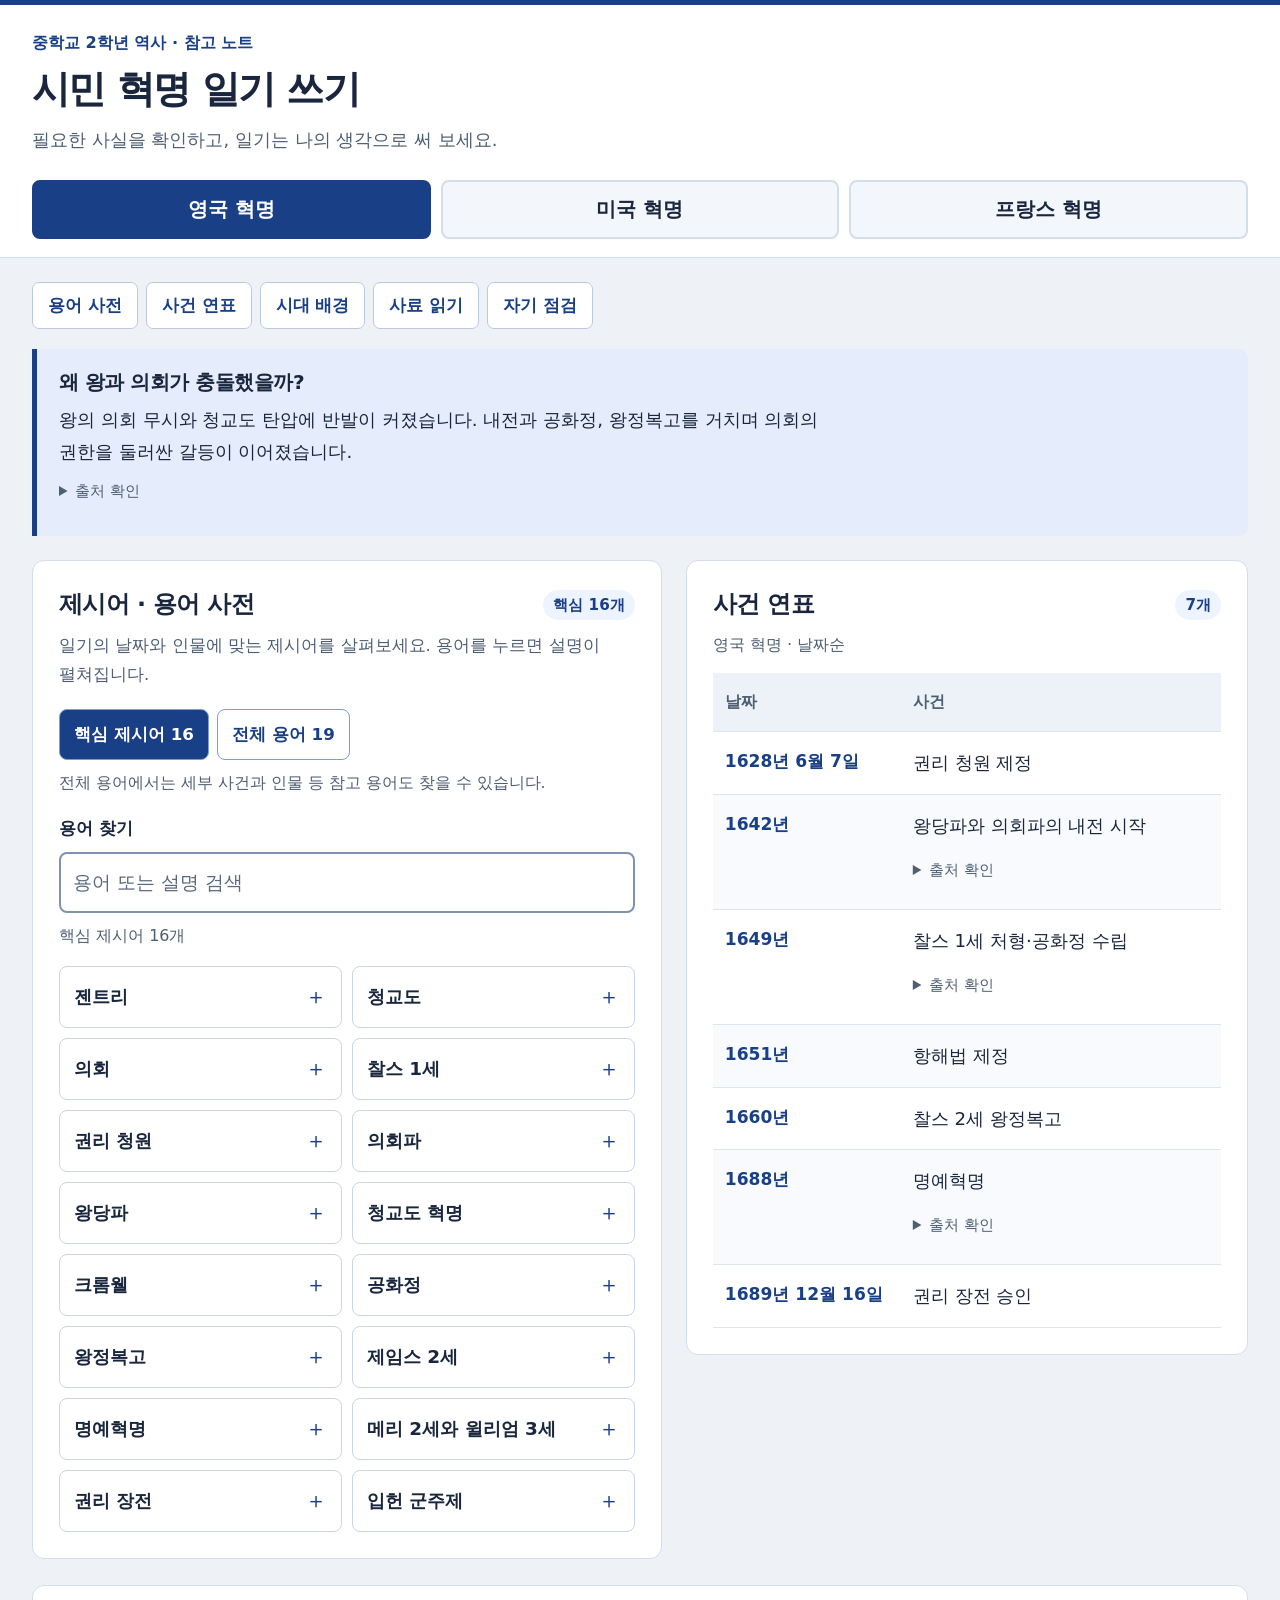
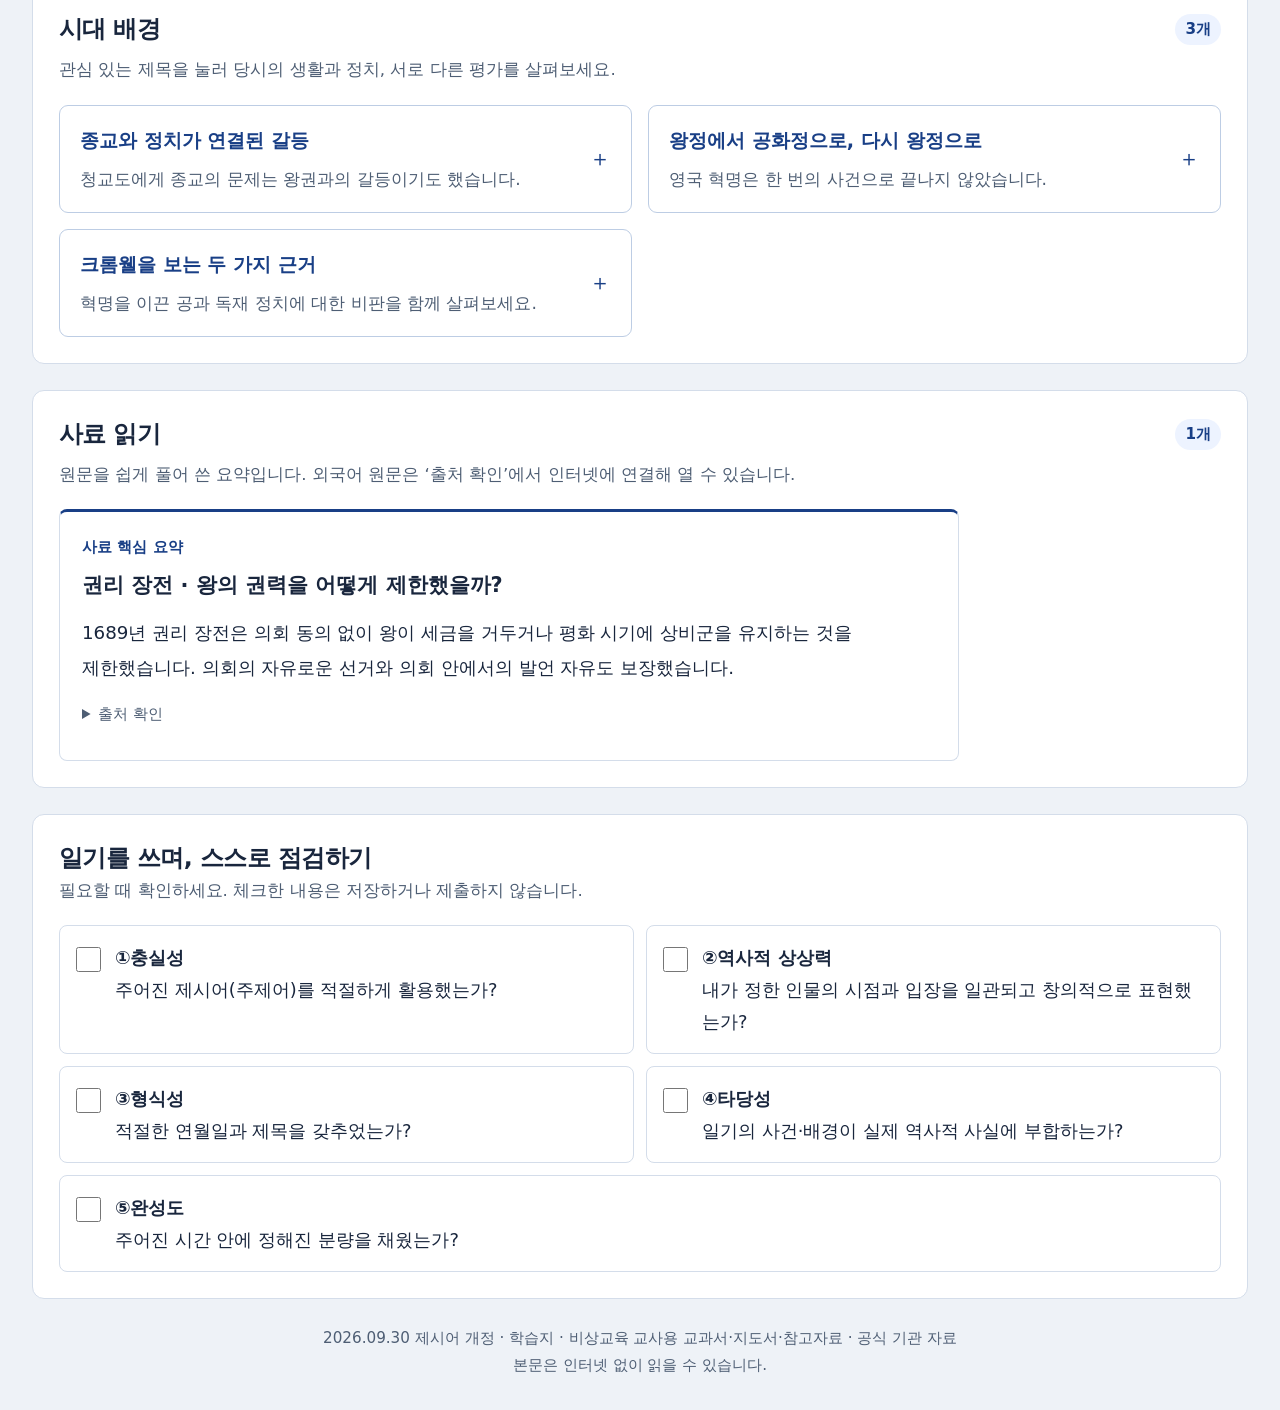
==== commit 874fd52a: "Refine history keywords from teacher textbook and add core-term filters" ====
--- a/civil-revolution.html
+++ b/civil-revolution.html
@@ -1,860 +1,1081 @@
-<!doctype html>
-<html lang="ko">
-<head>
-<meta charset="utf-8">
-<!-- 교사용 수정 영역: 아래 자료 객체의 따옴표 안 내용을 수정하세요.
-     항목을 추가할 때는 같은 모양의 한 줄을 복사하세요. 쉼표와 괄호는 유지하세요.
-     날짜는 연도 / 연도-월 / 연도-월-일 형식입니다. 연표는 자동 정렬됩니다.
-     학습지·비상교육 지도서·참고자료와 공식 기관 자료를 바탕으로 보완했습니다.
-     시대 배경: CONTEXT / 참고 카드: REFERENCE_MATERIALS / 출처: SOURCES. summary는 직접 인용이 아닌 한국어 요약입니다.
-     미국 연표의 기존 1778-03-28 참전 항목은 확인 가능한 1778-02-06 동맹 조약 항목으로 교체했습니다. -->
-<script>
-const DATA = {
-  "REVOLUTIONS": [
-    {
-      "id": "gb",
-      "name": "영국 혁명"
-    },
-    {
-      "id": "us",
-      "name": "미국 혁명"
-    },
-    {
-      "id": "fr",
-      "name": "프랑스 혁명"
-    }
-  ],
-  "KEYWORDS": {
-    "gb": [
-      {
-        "term": "찰스 1세",
-        "desc": "절대 왕권을 주장하다 의회와 충돌해 청교도 혁명으로 처형된 왕"
-      },
-      {
-        "term": "청교도",
-        "desc": "영국 국교회 개혁을 주장한 개신교 세력. 의회파의 중심"
-      },
-      {
-        "term": "권리 청원",
-        "desc": "1628년 의회가 왕에게 승인시킨, 의회 동의 없는 과세·자의적 체포 금지 문서"
-      },
-      {
-        "term": "크롬웰",
-        "desc": "청교도 혁명을 이끌고 찰스 1세 처형 후 호국경이 된 인물"
-      },
-      {
-        "term": "공화정",
-        "desc": "왕 없이 통치하는 정치 체제. 찰스 1세 처형 후 수립"
-      },
-      {
-        "term": "항해법",
-        "desc": "1651년 제정, 영국 무역선만 영국 항구를 이용하게 한 법(네덜란드 견제)"
-      },
-      {
-        "term": "네덜란드",
-        "desc": "항해법으로 무역에서 영국과 충돌한 해상 강국"
-      },
-      {
-        "term": "호국경",
-        "desc": "공화정 시기 크롬웰이 맡은 최고 통치자 지위"
-      },
-      {
-        "term": "제임스 2세",
-        "desc": "가톨릭 부활과 전제 정치를 시도하다 명예혁명으로 쫓겨난 왕"
-      },
-      {
-        "term": "윌리엄 3세",
-        "desc": "명예혁명 이후 1689년 메리 2세와 함께 왕위에 오른 통치자",
-        "source": "gbMonarchs"
-      },
-      {
-        "term": "권리 장전",
-        "desc": "1689년, 의회의 권리와 왕권 제한을 명시한 문서"
-      },
-      {
-        "term": "입헌군주제",
-        "desc": "왕이 있으나 헌법·의회로 권력이 제한되는 정치 체제"
-      },
-      {
-        "term": "청교도 혁명",
-        "desc": "왕과 의회의 갈등 속에서 1642~1649년에 전개된 혁명. 의회파가 승리한 뒤 찰스 1세가 처형되고 공화정이 수립되었다.",
-        "source": "textbookGb"
-      },
-      {
-        "term": "명예혁명",
-        "desc": "1688년 제임스 2세가 물러나고, 이듬해 메리 2세와 윌리엄 3세가 공동 왕이 된 정치적 변화. 권리 장전과 함께 입헌군주제의 기반을 마련했다.",
-        "source": "textbookGb"
-      },
-      {
-        "term": "의회파",
-        "desc": "영국 내전에서 의회 편에 선 세력. 크롬웰이 이끈 군대가 왕당파에 승리했다.",
-        "source": "textbookGb"
-      },
-      {
-        "term": "왕당파",
-        "desc": "영국 내전에서 국왕을 지지한 세력. 의회파와 대립했다.",
-        "source": "textbookGb"
-      },
-      {
-        "term": "메리 2세",
-        "desc": "제임스 2세의 딸. 1689년 윌리엄 3세와 공동으로 왕위에 올라 권리 장전을 승인했다.",
-        "source": "textbookGb"
-      }
-    ],
-    "us": [
-      {
-        "term": "건전한 방임 정책",
-        "desc": "영국이 식민지 무역을 크게 간섭하지 않던 이전 시기의 정책"
-      },
-      {
-        "term": "중상주의",
-        "desc": "본국 이익을 위해 식민지를 원료 공급지·시장으로 통제하는 정책"
-      },
-      {
-        "term": "조지 3세",
-        "desc": "식민지에 세금을 강화해 독립전쟁의 원인을 제공한 영국 왕"
-      },
-      {
-        "term": "7년 전쟁",
-        "desc": "영국·프랑스 등이 식민지를 두고 벌인 전쟁(1756~1763)"
-      },
-      {
-        "term": "물품 운동",
-        "desc": "영국 상품에 대한 식민지인들의 불매 운동"
-      },
-      {
-        "term": "보스턴 차 사건",
-        "desc": "1773년 식민지인들이 영국 동인도회사의 차를 바다에 던진 사건"
-      },
-      {
-        "term": "제1차 대륙 회의",
-        "desc": "1774년 식민지 대표들이 영국의 강경 조치에 대응해 모인 회의"
-      },
-      {
-        "term": "렉싱턴",
-        "desc": "1775년 영국군과 식민지 민병대가 처음 충돌한 전투(독립전쟁 시작)"
-      },
-      {
-        "term": "조지 워싱턴",
-        "desc": "대륙군 총사령관으로 독립전쟁을 이끈 뒤 초대 대통령이 된 인물"
-      },
-      {
-        "term": "독립 선언",
-        "desc": "1776년 7월 4일 발표된 독립·천부인권 선언 문서"
-      },
-      {
-        "term": "요크타운",
-        "desc": "1781년 영국군이 항복한, 사실상 독립전쟁의 마지막 결전"
-      },
-      {
-        "term": "제2차 대륙 회의",
-        "desc": "1775년 소집, 독립 선언과 전쟁 수행을 주도한 회의"
-      },
-      {
-        "term": "공화주의",
-        "desc": "국민(대표)이 통치하는 정치 체제를 지향하는 사상"
-      },
-      {
-        "term": "대통령",
-        "desc": "미국 헌법에 따라 도입된 국민이 뽑는 국가 원수 직위"
-      },
-      {
-        "term": "연방주의",
-        "desc": "주의 자치권을 인정하면서도 강한 중앙 정부를 지지하는 입장"
-      },
-      {
-        "term": "자치권",
-        "desc": "지역 주민들이 자신들의 일을 스스로 처리할 수 있는 권리. 식민지 주민들은 영국의 간섭을 자치권 침해로 받아들였다.",
-        "source": "textbookUs"
-      },
-      {
-        "term": "연방제",
-        "desc": "여러 주가 하나의 국가를 이루면서 중앙 정부와 각 주가 권한을 나누는 제도. 미국 헌법은 각 주의 자치를 인정했다.",
-        "source": "textbookUs"
-      },
-      {
-        "term": "국민 주권",
-        "desc": "국가의 주권이 국민에게 있다는 원칙. 미국 헌법에 반영된 정치 원리이다.",
-        "source": "textbookUs"
-      },
-      {
-        "term": "삼권 분립",
-        "desc": "국가의 권력을 입법·행정·사법으로 나누는 원칙. 한쪽에 권력이 집중되는 것을 막기 위한 것이다.",
-        "source": "textbookUs"
-      },
-      {
-        "term": "천부인권",
-        "desc": "사람이라면 태어나면서부터 가지는 권리. 미국 독립 선언은 생명·자유·행복 추구의 권리를 제시했다.",
-        "source": "textbookUs"
-      }
-    ],
-    "fr": [
-      {
-        "term": "제3신분",
-        "desc": "성직자·귀족을 뺀 평민 계층. 인구 대다수이나 세금 부담이 컸음"
-      },
-      {
-        "term": "국민 의회",
-        "desc": "1789년 제3신분 대표들이 결성, 새 헌법 제정을 추진한 의회"
-      },
-      {
-        "term": "테니스코트의 서약",
-        "desc": "1789년 국민의회 대표들이 헌법 제정 전까지 해산하지 않겠다 맹세한 사건"
-      },
-      {
-        "term": "바스티유 감옥 습격",
-        "desc": "1789.7.14, 파리 시민이 전제 왕권의 상징을 공격(혁명의 시작)"
-      },
-      {
-        "term": "인간과 시민의 권리 선언",
-        "desc": "1789.8.26, 자유·평등 등 천부인권을 명시한 선언문"
-      },
-      {
-        "term": "10월 폭동",
-        "desc": "1789.10, 파리 여성들이 베르사유로 행진해 국왕을 파리로 데려온 사건"
-      },
-      {
-        "term": "베르사유",
-        "desc": "프랑스 왕실 궁전이 있던 곳. 10월 폭동의 목적지"
-      },
-      {
-        "term": "바렌",
-        "desc": "1791년 루이 16세가 국외 탈출을 시도하다 붙잡힌 곳(바렌 사건)"
-      },
-      {
-        "term": "루이 16세",
-        "desc": "혁명 중 왕위에서 쫓겨나 1793년 처형된 프랑스 왕"
-      },
-      {
-        "term": "1791년 헌법",
-        "desc": "프랑스 최초의 성문 헌법. 입헌 군주제를 규정"
-      },
-      {
-        "term": "입헌 군주제",
-        "desc": "왕이 있으나 헌법으로 권력이 제한되는 체제(1791년 헌법이 채택)"
-      },
-      {
-        "term": "국민 공회",
-        "desc": "1792년 구성, 공화정 선포와 루이 16세 처형을 주도한 의회"
-      },
-      {
-        "term": "입법 의회",
-        "desc": "1791년 헌법에 따라 구성된, 국민의회 다음 단계의 의회"
-      },
-      {
-        "term": "로베스피에르",
-        "desc": "공포 정치를 주도한 자코뱅파 지도자(1794년 처형)"
-      },
-      {
-        "term": "1793년 헌법",
-        "desc": "국민공회가 제정했으나 시행되지 못한 헌법"
-      },
-      {
-        "term": "혁명 재판소",
-        "desc": "반혁명 혐의자를 재판하던 특별 재판 기구"
-      },
-      {
-        "term": "공안 위원회",
-        "desc": "로베스피에르 중심의, 공포 정치기 국정을 이끈 최고 권력 기구"
-      },
-      {
-        "term": "나폴레옹",
-        "desc": "쿠데타로 권력을 잡고 황제가 된, 유럽 대부분을 정복한 인물"
-      },
-      {
-        "term": "통령 정부",
-        "desc": "나폴레옹이 쿠데타 후 수립한 3인 통령 체제(사실상 1인 지배)"
-      },
-      {
-        "term": "나폴레옹 법전",
-        "desc": "1804년 반포, 법 앞의 평등 등을 명시한 민법전"
-      },
-      {
-        "term": "대륙 봉쇄",
-        "desc": "나폴레옹이 영국을 경제적으로 고립시키려 한 정책(1806년)"
-      },
-      {
-        "term": "총재 정부",
-        "desc": "국민공회 이후(1795년) 수립된 5인 총재 중심의 정부"
-      },
-      {
-        "term": "자유주의",
-        "desc": "개인의 자유·권리와 입헌 정치를 중시하는 사상"
-      },
-      {
-        "term": "민족주의",
-        "desc": "같은 민족의 통일된 국가 수립을 지향하는 사상"
-      },
-      {
-        "term": "빈 체제",
-        "desc": "나폴레옹 이후 유럽이 혁명 이전 질서 회복을 꾀한 국제 체제(1815~)"
-      },
-      {
-        "term": "세력 균형",
-        "desc": "특정 국가가 지나치게 강해지지 않도록 서로 견제한 빈 체제의 원리"
-      },
-      {
-        "term": "제1신분",
-        "desc": "혁명 전 프랑스의 성직자 신분. 귀족인 제2신분과 함께 특권 계층을 이루었다.",
-        "source": "textbookFr"
-      },
-      {
-        "term": "제2신분",
-        "desc": "혁명 전 프랑스의 귀족 신분. 제3신분과 달리 여러 특권을 누렸다.",
-        "source": "textbookFr"
-      },
-      {
-        "term": "삼부회",
-        "desc": "성직자·귀족·평민의 대표가 모이는 신분제 의회. 1789년 재정 문제를 해결하려고 소집되었으나 표결 방식을 두고 갈등이 일어났다.",
-        "source": "textbookFr"
-      },
-      {
-        "term": "계몽사상",
-        "desc": "인간의 이성을 중시하고 불합리한 제도를 바꾸려 한 사상. 왕권과 신분제에 대한 비판에 영향을 주었다.",
-        "source": "textbookFr"
-      },
-      {
-        "term": "공포 정치",
-        "desc": "혁명을 지킨다는 명분으로 반대 세력을 강하게 탄압한 정치. 로베스피에르가 주도했다.",
-        "source": "textbookFr"
-      },
-      {
-        "term": "상퀼로트",
-        "desc": "프랑스 혁명 때 급진적인 변화를 요구한 도시 민중을 가리키는 말. 로베스피에르는 이들의 힘을 바탕으로 혁명을 추진했다.",
-        "source": "textbookFr"
-      }
-    ]
-  },
-  "EVENTS": {
-    "gb": [
-      {
-        "date": "1628-06-07",
-        "title": "권리 청원 제정"
-      },
-      {
-        "date": "1642",
-        "title": "왕당파와 의회파의 내전 시작",
-        "source": "textbookGb"
-      },
-      {
-        "date": "1649",
-        "title": "찰스 1세 처형·공화정 수립",
-        "source": "textbookGb"
-      },
-      {
-        "date": "1651",
-        "title": "항해법 제정"
-      },
-      {
-        "date": "1660",
-        "title": "찰스 2세 왕정복고"
-      },
-      {
-        "date": "1688",
-        "title": "명예혁명",
-        "source": "textbookGb"
-      },
-      {
-        "date": "1689-12-16",
-        "title": "권리 장전 승인"
-      }
-    ],
-    "us": [
-      {
-        "date": "1773-12-16",
-        "title": "보스턴 차 사건"
-      },
-      {
-        "date": "1775-04-19",
-        "title": "렉싱턴 전투(독립전쟁 시작)"
-      },
-      {
-        "date": "1776-07-04",
-        "title": "독립 선언 채택",
-        "source": "usDeclaration"
-      },
-      {
-        "date": "1777-09-19",
-        "title": "사라토가 전투(~10.7)"
-      },
-      {
-        "date": "1778-02-06",
-        "title": "프랑스·미국 동맹 조약 체결",
-        "note": "프랑스의 지원을 공식화한 조약의 체결일입니다. 참전일과 구분해 읽으세요.",
-        "source": "usAlliance"
-      },
-      {
-        "date": "1781",
-        "title": "요크타운 전투"
-      },
-      {
-        "date": "1783",
-        "title": "파리 조약"
-      },
-      {
-        "date": "1787-09-17",
-        "title": "미국 헌법 서명"
-      }
-    ],
-    "fr": [
-      {
-        "date": "1789-05-05",
-        "title": "삼부회 소집"
-      },
-      {
-        "date": "1789-06-17",
-        "title": "국민 의회 구성"
-      },
-      {
-        "date": "1789-06-20",
-        "title": "테니스코트의 서약"
-      },
-      {
-        "date": "1789-07-14",
-        "title": "바스티유 감옥 습격"
-      },
-      {
-        "date": "1789-08-04",
-        "title": "봉건제 폐지 선언"
-      },
-      {
-        "date": "1789-08-26",
-        "title": "인간과 시민의 권리 선언"
-      },
-      {
-        "date": "1789-10-05",
-        "title": "10월 폭동(베르사유 행진)"
-      },
-      {
-        "date": "1791-06-20",
-        "title": "바렌 사건"
-      },
-      {
-        "date": "1791-10",
-        "title": "입법 의회 구성"
-      },
-      {
-        "date": "1792-04-20",
-        "title": "혁명전쟁 시작(대프랑스 동맹과 전쟁)"
-      },
-      {
-        "date": "1792-09-21",
-        "title": "국민 공회 구성"
-      },
-      {
-        "date": "1793-01-21",
-        "title": "루이 16세 처형"
-      },
-      {
-        "date": "1793-10-10",
-        "title": "혁명정부(자코뱅 독재) 선포"
-      },
-      {
-        "date": "1794-07-28",
-        "title": "로베스피에르 처형"
-      },
-      {
-        "date": "1795-10-31",
-        "title": "제1차 총재정부 성립"
-      },
-      {
-        "date": "1799-11-09",
-        "title": "나폴레옹 쿠데타"
-      },
-      {
-        "date": "1804-03",
-        "title": "나폴레옹 법전 반포"
-      },
-      {
-        "date": "1805-10-21",
-        "title": "트라팔가르 해전"
-      },
-      {
-        "date": "1806-11-21",
-        "title": "대륙 봉쇄령"
-      }
-    ]
-  },
-  "REFERENCE_VIDEOS": {
-    "us": {
-      "title": "tvN <벌거벗은 세계사> - 미국 독립 전쟁 편 (2022.3.15, 김봉중 전남대 교수)",
-      "summary": "청교도의 아메리카 이주부터 세금 갈등(보스턴 차 사건 등), 조지 워싱턴이 이끈 독립전쟁 과정을 다룸."
-    },
-    "fr": {
-      "title": "tvN <벌거벗은 세계사> - 프랑스 혁명 특집 1탄 (2021.6.8, 조한욱 한국교원대 명예교수)",
-      "summary": "마리 앙투아네트를 둘러싼 소문(사치 이미지, '빵 대신 케이크' 발언 등)이 실제로는 근거 없는 가짜 뉴스였음을 짚으며 혁명 전후 프랑스 사회를 다룸."
-    }
-  },
-  "SOURCES": {
-    "gbRights": {
-      "name": "영국 의회 · 1689년 권리 장전",
-      "language": "영어",
-      "url": "https://www.parliament.uk/about/living-heritage/evolutionofparliament/2015-parliament-in-the-making/get-involved1/2015-banners-exhibition/ross-sinclair/1689-bill-of-rights-gallery/"
-    },
-    "gbMonarchs": {
-      "name": "영국 의회 · 윌리엄과 메리의 공동 즉위",
-      "language": "영어",
-      "url": "https://www.parliament.uk/about/living-heritage/evolutionofparliament/parliamentaryauthority/revolution/overview/billofrights/"
-    },
-    "usDeclaration": {
-      "name": "미국 국립문서기록관리청 · 독립 선언",
-      "language": "영어",
-      "url": "https://www.archives.gov/milestone-documents/declaration-of-independence"
-    },
-    "usAlliance": {
-      "name": "미국 국립문서기록관리청 · 프랑스와의 동맹 조약",
-      "language": "영어",
-      "url": "https://www.archives.gov/milestone-documents/treaty-of-alliance-with-france"
-    },
-    "frRights": {
-      "name": "프랑스 대통령실 · 인간과 시민의 권리 선언",
-      "language": "프랑스어",
-      "url": "https://www.elysee.fr/la-presidence/la-declaration-des-droits-de-l-homme-et-du-citoyen"
-    },
-    "frVersailles": {
-      "name": "베르사유궁 박물관 · 프랑스 혁명과 베르사유",
-      "language": "영어",
-      "url": "https://en.chateauversailles.fr/discover/history/key-dates/versailles-heart-french-revolution"
-    },
-    "textbookGb": {
-      "name": "비상교육 역사 ① 지도서 187~188쪽 · HWP 참고자료 1-1",
-      "language": "한국어"
-    },
-    "textbookUs": {
-      "name": "비상교육 역사 ① 지도서 189~190쪽 · HWP 참고자료 1-2",
-      "language": "한국어"
-    },
-    "textbookFr": {
-      "name": "비상교육 역사 ① 지도서 191~193쪽 · HWP 참고자료 1-3",
-      "language": "한국어"
-    }
-  },
-  "REFERENCE_MATERIALS": {
-    "gb": [
-      {
-        "title": "권리 장전 · 왕의 권력을 어떻게 제한했을까?",
-        "kind": "사료 핵심 요약",
-        "summary": "1689년 권리 장전은 의회 동의 없이 왕이 세금을 거두거나 평화 시기에 상비군을 유지하는 것을 제한했습니다. 의회의 자유로운 선거와 의회 안에서의 발언 자유도 보장했습니다.",
-        "source": "gbRights"
-      }
-    ],
-    "us": [
-      {
-        "title": "독립 선언 · 정부의 권력은 어디에서 올까?",
-        "kind": "사료 핵심 요약",
-        "summary": "1776년 7월 4일 채택된 독립 선언은 생명·자유·행복 추구를 빼앗을 수 없는 권리로 제시했습니다. 정부의 정당한 권력은 통치받는 사람들의 동의에서 나오며, 권리를 해치는 정부를 바꾸거나 없앨 권리가 있다고 주장했습니다. 이를 바탕으로 영국으로부터의 독립을 선언했습니다.",
-        "source": "usDeclaration"
-      }
-    ],
-    "fr": [
-      {
-        "title": "인권 선언 · 자유와 평등은 어떤 뜻일까?",
-        "kind": "사료 핵심 요약",
-        "summary": "1789년 인간과 시민의 권리 선언은 사람이 자유롭고 권리에 있어 평등하다고 선언했습니다. 주권의 근거는 국민에게 있고, 법은 모든 사람에게 똑같이 적용되어야 한다고 밝혔습니다. 자유는 다른 사람에게 해를 끼치지 않는 범위에서 행동하는 것으로 설명했습니다.",
-        "source": "frRights"
-      },
-      {
-        "title": "테니스코트의 서약과 베르사유 행진",
-        "kind": "사건 배경 요약",
-        "summary": "1789년 6월 20일, 베르사유의 테니스코트에 모인 대표들은 헌법을 제정할 때까지 흩어지지 않겠다고 서약했습니다. 식량난과 왕실에 대한 불만이 커지던 그해 10월 5일에는 여성들이 중심이 된 행렬이 베르사유에 도착했습니다. 다음 날인 10월 6일 왕실 가족은 베르사유를 떠나 파리로 이동했습니다.",
-        "source": "frVersailles"
-      }
-    ]
-  },
-  "SELF_CHECK": [
-    "①충실성: 주어진 제시어(주제어)를 적절하게 활용했는가?",
-    "②역사적 상상력: 내가 정한 인물의 시점과 입장을 일관되고 창의적으로 표현했는가?",
-    "③형식성: 적절한 연월일과 제목을 갖추었는가?",
-    "④타당성: 일기의 사건·배경이 실제 역사적 사실에 부합하는가?",
-    "⑤완성도: 주어진 시간 안에 정해진 분량을 채웠는가?"
-  ],
-  "CONTEXT": {
-    "gb": {
-      "question": "왜 왕과 의회가 충돌했을까?",
-      "summary": "왕의 의회 무시와 청교도 탄압에 반발이 커졌습니다. 내전과 공화정, 왕정복고를 거치며 의회의 권한을 둘러싼 갈등이 이어졌습니다.",
-      "source": "textbookGb",
-      "cards": [
-        {
-          "title": "종교와 정치가 연결된 갈등",
-          "lead": "청교도에게 종교의 문제는 왕권과의 갈등이기도 했습니다.",
-          "points": [
-            "청교도는 영국 국교회에 남아 있던 가톨릭적 의식과 제도를 바꾸려 했습니다.",
-            "왕은 이러한 움직임을 왕권에 대한 도전으로 보았고, 청교도 탄압은 갈등을 키웠습니다.",
-            "의회는 왕이 마음대로 세금을 거두거나 사람을 체포하지 못하도록 요구했습니다."
-          ],
-          "source": "textbookGb"
-        },
-        {
-          "title": "왕정에서 공화정으로, 다시 왕정으로",
-          "lead": "영국 혁명은 한 번의 사건으로 끝나지 않았습니다.",
-          "points": [
-            "1649년: 찰스 1세 처형 뒤 공화정이 수립되었습니다.",
-            "크롬웰은 의회를 해산하고 독재 정치를 펼쳤습니다. 그의 사후에는 왕정이 되살아났습니다.",
-            "1688년 명예혁명과 1689년 권리 장전을 거치며 의회 중심의 입헌군주제 기반이 마련되었습니다."
-          ],
-          "source": "textbookGb"
-        },
-        {
-          "title": "크롬웰을 보는 두 가지 근거",
-          "lead": "혁명을 이끈 공과 독재 정치에 대한 비판을 함께 살펴보세요.",
-          "points": [
-            "의회파를 이끌어 왕당파에 승리하고 공화정 수립에 기여했습니다.",
-            "이후 의회를 해산하고 독재 정치를 펼쳤다는 점에서는 비판받습니다.",
-            "평가의 근거입니다. 당시 모든 사람이 같은 생각을 했다는 뜻은 아닙니다."
-          ],
-          "source": "textbookGb"
-        }
-      ]
-    },
-    "us": {
-      "question": "왜 식민지 주민들이 독립을 요구했을까?",
-      "summary": "식민지 주민들은 자치 경험을 쌓아 왔습니다. 7년 전쟁 이후 영국이 간섭과 과세를 강화하자, 주민들은 자신들의 권리가 침해된다고 여겼습니다.",
-      "source": "textbookUs",
-      "cards": [
-        {
-          "title": "세금과 자치권, 그리고 상인의 생계",
-          "lead": "보스턴 차 사건에는 세금과 무역, 자치권 문제가 얽혀 있었습니다.",
-          "points": [
-            "영국은 전쟁으로 재정이 나빠지자 식민지에 세금을 거두고 간섭을 강화했습니다.",
-            "동인도 회사에 주어진 차 판매 특혜는 식민지의 차 거래 상인들에게도 영향을 주었습니다.",
-            "주민들은 이를 자치권 침해로 받아들였습니다. 차 상자를 버린 행동은 이런 갈등 속에서 나왔습니다."
-          ],
-          "source": "textbookUs"
-        },
-        {
-          "title": "독립 후에는 어떤 나라를 만들려 했을까?",
-          "lead": "연방제·국민 주권·삼권 분립이 헌법에 담겼습니다.",
-          "points": [
-            "연방제: 중앙 정부와 주가 권한을 나누며, 각 주의 자치를 인정합니다.",
-            "국민 주권: 나라의 주권이 국민에게 있다는 원칙입니다.",
-            "삼권 분립: 법을 만드는 입법, 집행하는 행정, 재판하는 사법으로 권력을 나눕니다."
-          ],
-          "source": "textbookUs"
-        }
-      ]
-    },
-    "fr": {
-      "question": "왜 신분제에 대한 불만이 커졌을까?",
-      "summary": "제3신분은 세금의 큰 몫을 부담하면서 정치적 권리는 제한받았습니다. 국가 재정 위기와 계몽사상의 영향 속에서 신분제와 왕권에 대한 비판이 커졌습니다.",
-      "source": "textbookFr",
-      "cards": [
-        {
-          "title": "세 신분과 삼부회의 표결",
-          "lead": "대표의 수만큼이나, 표를 어떻게 세는지가 중요했습니다.",
-          "points": [
-            "제1신분은 성직자, 제2신분은 귀족, 제3신분은 그 밖의 평민입니다.",
-            "신분별로 한 표씩 행사하면 제1·제2신분이 같은 편에 설 때 제3신분은 불리했습니다.",
-            "제3신분은 대표 수를 늘리고 대표 한 사람마다 표를 세자고 요구했습니다.",
-            "국민 의회 결성은 1789년 6월 17일, 테니스코트의 서약은 6월 20일로 구분합니다."
-          ],
-          "source": "textbookFr"
-        },
-        {
-          "title": "사람들은 어디에서 소식을 접했을까?",
-          "lead": "카페와 광장, 낭독과 대화가 여론 형성에 영향을 주었습니다.",
-          "points": [
-            "살롱과 카페에서는 사상과 정치에 관한 토론이 이루어졌습니다.",
-            "공공장소에서 책을 낭독하기도 했고, 민중은 광장과 선술집에서 사회 문제를 이야기했습니다.",
-            "인물의 처지에 따라 접한 정보가 달랐을 수 있습니다. 모든 사람이 같은 소식을 곧바로 알았다고 가정하지 마세요."
-          ],
-          "source": "textbookFr"
-        },
-        {
-          "title": "로베스피에르를 보는 두 가지 근거",
-          "lead": "민중의 요구를 반영한 점과 공포 정치의 문제를 함께 봅니다.",
-          "points": [
-            "도시 민중인 상퀼로트의 요구에 공감하고, 이들의 힘으로 급진적인 혁명을 추진했습니다.",
-            "반대 세력을 강하게 탄압하는 공포 정치는 많은 희생을 낳았습니다.",
-            "혁명을 지켜야 한다는 기대와 탄압에 대한 두려움이 서로 다른 평가의 근거가 될 수 있습니다."
-          ],
-          "source": "textbookFr"
-        },
-        {
-          "title": "나폴레옹을 보는 두 가지 근거",
-          "lead": "제도 정비와 혁명 이념의 확산, 정복 전쟁을 함께 살펴봅니다.",
-          "points": [
-            "혁명의 혼란을 수습하고 교육·행정 제도를 정비했으며 나폴레옹 법전을 편찬했습니다.",
-            "전쟁과 정복은 프랑스 혁명의 이념을 유럽에 퍼뜨리는 계기가 되었습니다.",
-            "한편 황제로 집권하고 정복 전쟁을 벌였다는 점에서 혁명의 계승자로만 평가하기는 어렵습니다."
-          ],
-          "source": "textbookFr"
-        }
-      ]
-    }
-  }
-};
-</script>
-<meta name="viewport" content="width=device-width, initial-scale=1">
-<meta name="description" content="중학교 2학년 시민 혁명 일기 쓰기: 용어 사전, 사건 연표, 참고 영상, 사료·배경 자료와 자기 점검표">
-<meta http-equiv="Content-Security-Policy" content="default-src 'none'; script-src 'unsafe-inline'; style-src 'unsafe-inline'; img-src data:; connect-src 'none'; form-action 'none'; base-uri 'none'">
-<title>시민 혁명 일기 쓰기 · 역사 참고 노트</title>
-<link rel="icon" type="image/svg+xml" href="data:image/svg+xml,%3Csvg xmlns='http://www.w3.org/2000/svg' viewBox='0 0 32 32'%3E%3Crect width='32' height='32' rx='7' fill='%231d4294'/%3E%3Cpath d='M8 7h16v18H8z' fill='white'/%3E%3Cpath d='M12 12h8m-8 4h8m-8 4h5' stroke='%231d4294' stroke-width='2'/%3E%3C/svg%3E">
-<style>
-:root{font-family:"맑은 고딕","Malgun Gothic",system-ui,sans-serif;font-size:19px;line-height:1.75;color:#19263d;background:#eef2f7;--blue:#193f86;--muted:#4e5e74;--line:#d4ddea;--tint:#edf3ff}
-*{box-sizing:border-box}body{margin:0}button,input{font:inherit}button,summary{cursor:pointer}button{color:inherit;border:0}a{color:var(--blue);text-underline-offset:4px}h1,h2,h3,p{margin:0}h1,h2,h3,strong,summary{word-break:keep-all;overflow-wrap:anywhere}p,li,td{word-break:keep-all;overflow-wrap:anywhere}h1{font-size:clamp(1.6rem,3vw,2.15rem);line-height:1.4;letter-spacing:-.04em}h2{font-size:1.25rem;line-height:1.5;letter-spacing:-.025em}h3{font-size:1.1rem;line-height:1.6}button,a,summary,input{-webkit-tap-highlight-color:transparent}:focus-visible{outline:3px solid #a94f00;outline-offset:4px}[hidden]{display:none!important}.wrap{max-width:1400px;padding:24px 32px;margin:auto}header{background:white;border-top:5px solid var(--blue)}.eyebrow{font-size:.85rem;font-weight:700;color:var(--blue);margin-bottom:5px}.intro{color:var(--muted);font-size:.95rem;margin-top:8px}
-.tab-bar{background:#fff;border-bottom:1px solid var(--line)}.tab-bar .wrap{padding-top:0;padding-bottom:18px}.tabs{display:grid;grid-template-columns:repeat(3,minmax(0,1fr));gap:10px}.tab{font-size:1.06rem;font-weight:750;min-height:58px;padding:10px 6px;border:2px solid var(--line);border-radius:8px;background:#f3f6fa;word-break:keep-all}.tab[aria-selected="true"]{background:var(--blue);border-color:var(--blue);color:#fff}.tab:hover{border-color:var(--blue)}.quick{display:flex;flex-wrap:wrap;gap:8px;margin-bottom:20px}.quick a{display:inline-flex;align-items:center;justify-content:center;min-height:46px;border:1px solid #bbc9df;border-radius:7px;background:#fff;text-decoration:none;font-size:.88rem;padding:8px 15px;font-weight:650}.quick a:hover{background:var(--tint)}
-.context-strip{border-left:5px solid var(--blue);padding:18px 22px;margin-bottom:24px;background:#e5edfc;border-radius:0 9px 9px 0}.context-strip h2{font-size:1.06rem;margin-bottom:7px}.context-strip>p{max-width:70ch;font-size:.96rem}.context-strip .source-disclosure{margin-top:6px}.context-strip .source-disclosure>summary{padding:5px 0}.grid{display:grid;grid-template-columns:minmax(0,1.12fr) minmax(0,1fr);gap:24px;align-items:start}.panel{background:white;border:1px solid var(--line);border-radius:12px;padding:26px;min-width:0}.section-title{display:flex;justify-content:space-between;align-items:center;gap:12px;margin-bottom:8px}.badge{font-size:.8rem;font-weight:700;padding:2px 10px;border-radius:30px;background:var(--tint);color:var(--blue);white-space:nowrap}.hint{font-size:.88rem;color:var(--muted);margin-bottom:20px}.search-label{font-size:.9rem;font-weight:700;display:block;margin:16px 0 8px}.search-box{display:flex;background:#fff;border:2px solid #7f93b0;border-radius:8px;overflow:hidden}.search-box:focus-within{outline:3px solid #a94f00;outline-offset:3px}input[type="search"]{border:0;min-width:0;width:100%;padding:12px;color:#19263d;background:transparent;outline:none}input::placeholder{color:#5a6a80}.clear{background:#eaf0fa;min-width:64px;font-size:.84rem}.results{font-size:.84rem;color:var(--muted);margin:9px 0 16px;min-height:1.75em}.terms{display:grid;grid-template-columns:repeat(2,minmax(0,1fr));gap:10px;align-items:start}.term{border:1px solid #c9d5e6;border-radius:8px;background:#fff;min-width:0}.term>summary{min-height:60px;display:flex;align-items:center;justify-content:space-between;gap:10px;list-style:none;padding:12px 14px;font-weight:700;line-height:1.55;font-size:.97rem}.term>summary::-webkit-details-marker,.background-card>summary::-webkit-details-marker{display:none}.term>summary::after,.background-card>summary::after{content:'＋';color:var(--blue);font-weight:400;font-size:1.15rem;flex-shrink:0}.term[open]>summary::after,.background-card[open]>summary::after{content:'−'}.term[open]{background:#f3f7ff;border-color:#809dce}.term[open]>summary{color:var(--blue)}.term>p{padding:0 14px 16px;font-size:.94rem;line-height:1.85}.term>.source-disclosure{margin:0 14px 8px}.empty{grid-column:1/-1;background:#f1f4f9;padding:22px 16px;border-radius:8px}.right{display:grid;gap:24px;min-width:0}
-table{width:100%;border-collapse:collapse;text-align:left;table-layout:fixed}caption{text-align:left;font-size:.85rem;color:var(--muted);padding:0 0 14px}th{font-size:.84rem;color:var(--muted);background:#edf2f9}th,td{padding:15px 12px;border-bottom:1px solid #dee5ef;vertical-align:top}th:first-child{width:37%}td:first-child{color:var(--blue);font-size:.9rem;font-weight:700;font-variant-numeric:tabular-nums}td{font-size:.96rem;line-height:1.75}tbody tr:nth-child(even){background:#f8fafd}.event-note{font-size:.84rem;color:var(--muted);margin-top:8px}.source-disclosure{margin-top:8px;font-size:.8rem;color:var(--muted)}.source-disclosure>summary{min-height:44px;display:list-item;padding:8px 0;line-height:1.6;width:fit-content;max-width:100%;color:var(--muted);font-weight:500}.source-disclosure>summary:hover{color:var(--blue)}.source-citation{line-height:1.7;overflow-wrap:anywhere;word-break:normal;font-size:.8rem}.source-link{display:inline-flex;align-items:center;min-height:44px;font-size:.82rem;padding:6px 0}.video{border-top:4px solid var(--blue)}.video h3{font-size:1rem;margin:14px 0 10px}.video p{font-size:.94rem;color:var(--muted)}
-.background-panel,.reference-panel,.check-panel{margin-top:26px}.background-grid,.reference-grid{display:grid;grid-template-columns:repeat(2,minmax(0,1fr));gap:16px;align-items:start}.background-card{border:1px solid #bdcde4;border-radius:9px;min-width:0}.background-card>summary{list-style:none;display:flex;justify-content:space-between;align-items:center;gap:16px;padding:18px 20px;min-height:64px}.background-card>summary strong{display:block;color:var(--blue);font-size:1.02rem}.card-lead{display:block;font-size:.9rem;font-weight:400;color:var(--muted);margin-top:7px;line-height:1.7}.background-card[open]{background:#f7f9fe}.background-body{padding:0 20px 18px;font-size:.96rem}.background-body ul{padding-left:1.3em;margin:0}.background-body li{padding-left:3px;margin-bottom:12px;line-height:1.9}.reference-card{padding:22px;border:1px solid var(--line);border-top:3px solid var(--blue);border-radius:8px;min-width:0}.reference-card:only-child{grid-column:1/-1;max-width:900px}.reference-kind{color:var(--blue);font-size:.8rem;font-weight:700;margin-bottom:8px}.reference-card h3{margin-bottom:12px}.reading-text{font-size:.96rem;line-height:1.95}.checks{display:grid;grid-template-columns:repeat(2,minmax(0,1fr));gap:12px;margin-top:20px}.check{display:flex;align-items:flex-start;gap:14px;padding:16px;border:1px solid var(--line);border-radius:8px;cursor:pointer}.check input{width:25px;height:25px;flex:0 0 25px;margin:5px 0 0;accent-color:var(--blue)}.check:has(input:checked){background:#edf3ff;border-color:#7897c7}.check strong{display:block;font-size:.96rem}.check span{font-size:.94rem}.check:last-child{grid-column:1/-1}footer{text-align:center;color:var(--muted);font-size:.8rem;padding:26px 0 8px}section,aside{scroll-margin-top:20px}.skip{position:absolute;top:-150px;left:20px;z-index:10;background:#fff;padding:10px}.skip:focus{top:15px}
-@media(max-width:1100px){.terms{grid-template-columns:1fr}.wrap{padding:22px 24px}.panel{padding:22px}.grid{gap:18px}}
-@media(max-width:850px){.grid{grid-template-columns:1fr}.terms{grid-template-columns:repeat(2,minmax(0,1fr))}.background-grid,.reference-grid{grid-template-columns:1fr}.checks{grid-template-columns:1fr}.context-strip{padding:16px 18px}.reference-card:only-child{max-width:none}}
-@media(max-width:520px){:root{font-size:18px}.wrap{padding:20px 14px}.panel{padding:20px 16px}.terms{grid-template-columns:1fr}.tab-bar .wrap{padding-bottom:14px}.tabs{gap:6px}.tab{font-size:.94rem;min-height:56px}.quick{gap:7px}.quick a{padding:8px 12px;font-size:.85rem}.context-strip h2{font-size:1.04rem}.context-strip>p{font-size:.94rem}.background-card>summary{padding:16px}.background-body{padding:0 16px 16px}.reference-card{padding:18px}th,td{padding:13px 8px}th:first-child{width:36%}td:first-child{font-size:.85rem}.hint{font-size:.9rem}}
-@media(prefers-reduced-motion:reduce){*{scroll-behavior:auto!important}}
-
-</style>
-</head>
-<body>
-<a class="skip" href="#content">자료로 바로 가기</a>
-<header><div class="wrap">
-<p class="eyebrow">중학교 2학년 역사 · 참고 노트</p>
-<h1>시민 혁명 일기 쓰기</h1>
-<p class="intro">필요한 사실을 확인하고, 일기는 나의 생각으로 써 보세요.</p>
-</div></header>
-<div class="tab-bar"><div class="wrap"><div class="tabs" role="tablist" aria-label="혁명 선택" id="tabs"></div></div></div>
-<main class="wrap" id="content">
-<nav class="quick" aria-label="자료 바로 가기"><a href="#dictionary">용어 사전</a><a href="#timeline">사건 연표</a><a href="#background">시대 배경</a><a href="#references" id="references-link">사료 읽기</a><a href="#video" id="video-link">참고 영상</a><a href="#self-check">자기 점검</a></nav>
-<div id="revolution" role="tabpanel" tabindex="0">
-<aside class="context-strip" aria-labelledby="context-question"><h2 id="context-question"></h2><p id="context-summary"></p><div id="context-source"></div></aside>
-<div class="grid">
-<section class="panel" id="dictionary" aria-labelledby="dictionary-title">
-<div class="section-title"><h2 id="dictionary-title">용어 사전</h2><span class="badge" id="term-total"></span></div>
-<p class="hint">궁금한 용어를 누르면 설명이 펼쳐집니다.</p>
-<label class="search-label" for="search">용어 찾기</label>
-<div class="search-box"><input type="search" id="search" placeholder="용어 또는 설명 검색" autocomplete="off" spellcheck="false" aria-controls="terms"><button type="button" class="clear" id="clear" aria-label="검색어 지우기" hidden>지우기</button></div>
-<p class="results" id="results" role="status" aria-live="polite" aria-atomic="true"></p>
-<div class="terms" id="terms"></div>
-</section>
-<div class="right">
-<section class="panel" id="timeline" aria-labelledby="timeline-title">
-<div class="section-title"><h2 id="timeline-title">사건 연표</h2><span class="badge" id="event-total"></span></div>
-<table><caption id="timeline-caption"></caption><thead><tr><th scope="col">날짜</th><th scope="col">사건</th></tr></thead><tbody id="events"></tbody></table>
-</section>
-<section class="panel video" id="video" aria-labelledby="video-heading" hidden><h2 id="video-heading">참고 영상</h2><h3 id="video-title"></h3><p id="video-summary"></p></section>
-</div>
-</div>
-<section class="panel background-panel" id="background" aria-labelledby="background-title"><div class="section-title"><h2 id="background-title">시대 배경</h2><span class="badge" id="background-total"></span></div><p class="hint">관심 있는 제목을 눌러 당시의 생활과 정치, 서로 다른 평가를 살펴보세요.</p><div class="background-grid" id="background-cards"></div></section>
-<section class="panel reference-panel" id="references" aria-labelledby="references-title"><div class="section-title"><h2 id="references-title">사료 읽기</h2><span class="badge" id="reference-total"></span></div><p class="hint">원문을 쉽게 풀어 쓴 요약입니다. 외국어 원문은 ‘출처 확인’에서 인터넷에 연결해 열 수 있습니다.</p><div class="reference-grid" id="reference-cards"></div></section>
-</div>
-<section class="panel check-panel" id="self-check" aria-labelledby="check-title"><h2 id="check-title">일기를 쓰며, 스스로 점검하기</h2><p class="hint">필요할 때 확인하세요. 체크한 내용은 저장하거나 제출하지 않습니다.</p><div class="checks" id="checks"></div></section>
-<footer>학습지 · 비상교육 지도서 및 참고자료 · 공식 기관 자료<br>본문은 인터넷 없이 읽을 수 있습니다.</footer>
-</main>
-<noscript>자료를 보려면 브라우저에서 자바스크립트를 허용해 주세요.</noscript>
-<script>
-'use strict';
-const $ = id => document.getElementById(id);
-let active = DATA.REVOLUTIONS[0].id;
-const backgroundOpened = Object.fromEntries(DATA.REVOLUTIONS.map(r => [r.id, new Set()]));
-const queries = Object.fromEntries(DATA.REVOLUTIONS.map(r => [r.id, '']));
-const opened = Object.fromEntries(DATA.REVOLUTIONS.map(r => [r.id, new Set()]));
-function node(tag, text, className) {const el = document.createElement(tag); if (text !== undefined) el.textContent = text; if (className) el.className = className; return el;}
-function sourceLink(id) {
- const source = DATA.SOURCES[id];
- if (!source) return null;
- const disclosure = node('details', undefined, 'source-disclosure');
- disclosure.append(node('summary', '출처 확인'));
- const citation = node('p', source.name, 'source-citation');
- disclosure.append(citation);
- if (source.url && /^https:\/\//.test(source.url)) {
-  const link = node('a', source.language + ' 원문 보기 · 새 창', 'source-link');
-  link.href = source.url; link.target = '_blank'; link.rel = 'noopener noreferrer';
-  disclosure.append(link);
- }
- return disclosure;
-}
-function renderContext(id) {
- const context = DATA.CONTEXT[id];
- $('context-question').textContent = context.question;
- $('context-summary').textContent = context.summary;
- $('context-source').replaceChildren(sourceLink(context.source));
- $('background-total').textContent = context.cards.length + '개';
- $('background-cards').replaceChildren();
- context.cards.forEach(card => {
-  const item = node('details', undefined, 'background-card');
-  item.open = backgroundOpened[id].has(card.title);
-  const summary = node('summary');
-  const text = node('span'); text.append(node('strong', card.title), node('span', card.lead, 'card-lead')); summary.append(text);
-  const body = node('div', undefined, 'background-body');
-  const list = node('ul'); card.points.forEach(p => list.append(node('li',p)));
-  body.append(list); const source = sourceLink(card.source); if (source) body.append(source);
-  item.append(summary, body);
-  item.addEventListener('toggle', () => {if (!item.isConnected) return; if(item.open) backgroundOpened[id].add(card.title); else backgroundOpened[id].delete(card.title);});
-  $('background-cards').append(item);
- });
-}
-function renderReferences(id) {
- const cards = DATA.REFERENCE_MATERIALS[id] || [];
- $('references').hidden = !cards.length; $('references-link').hidden = !cards.length;
- $('reference-total').textContent = cards.length + '개';
- $('reference-cards').replaceChildren();
- cards.forEach(card => {
-  const article = node('article', undefined, 'reference-card');
-  article.append(node('p', card.kind, 'reference-kind'), node('h3', card.title), node('p', card.summary, 'reading-text'));
-  const link = sourceLink(card.source); if (link) article.append(link);
-  $('reference-cards').append(article);
- });
-}
-function dateText(date) {return date.split('-').map((v,i) => String(Number(v)) + ['년','월','일'][i]).join(' ');}
-function renderTerms() {
- const query = $('search').value.trim().normalize('NFC').toLocaleLowerCase('ko').replace(/\s+/g, '');
- queries[active] = $('search').value;
- const all = DATA.KEYWORDS[active] || [];
- const matches = all.filter(k => (k.term + ' ' + k.desc).normalize('NFC').toLocaleLowerCase('ko').replace(/\s+/g, '').includes(query));
- $('clear').hidden = !$('search').value;
- $('results').textContent = query ? `전체 ${all.length}개 중 ${matches.length}개 용어` : `전체 ${all.length}개 용어`;
- $('terms').replaceChildren();
- matches.forEach(k => {
-  const item = node('details', undefined, 'term'); item.open = opened[active].has(k.term);
-  const revolutionId = active;
-  item.append(node('summary', k.term), node('p', k.desc));
-  const link = sourceLink(k.source); if (link) item.append(link);
-  item.addEventListener('toggle', () => {if (!item.isConnected) return; if(item.open) opened[revolutionId].add(k.term); else opened[revolutionId].delete(k.term);});
-  $('terms').append(item);
- });
- if (!matches.length) $('terms').append(node('p', '일치하는 용어가 없습니다. 검색어를 짧게 바꾸거나 지워 보세요.', 'empty'));
-}
-function selectRevolution(id) {
- active = id;
- const selected = DATA.REVOLUTIONS.find(r => r.id === id);
- document.querySelectorAll('[role="tab"]').forEach(tab => {const on = tab.dataset.id === id; tab.setAttribute('aria-selected', String(on)); tab.tabIndex = on ? 0 : -1;});
- $('revolution').setAttribute('aria-labelledby', 'tab-' + id);
- $('search').value = queries[id];
- $('term-total').textContent = (DATA.KEYWORDS[id] || []).length + '개';
- renderTerms();
- const events = [...(DATA.EVENTS[id] || [])].sort((a,b) => a.date.localeCompare(b.date));
- $('event-total').textContent = events.length + '개';
- $('timeline-caption').textContent = selected.name + ' · 날짜순';
- $('events').replaceChildren();
- events.forEach(e => {const row = node('tr'); const cell = node('td'); const time = node('time', dateText(e.date)); time.dateTime = e.date; cell.append(time); const description = node('td', e.title); if (e.note) description.append(node('p', e.note, 'event-note')); const link = sourceLink(e.source); if (link) description.append(link); row.append(cell, description); $('events').append(row);});
- renderContext(id);
- renderReferences(id);
- const video = DATA.REFERENCE_VIDEOS[id];
- $('video').hidden = !video; $('video-link').hidden = !video;
- $('video-title').textContent = video ? video.title : ''; $('video-summary').textContent = video ? video.summary : '';
-}
-DATA.REVOLUTIONS.forEach((r,index) => {
- const tab = node('button', r.name, 'tab'); tab.type = 'button'; tab.id = 'tab-' + r.id; tab.dataset.id = r.id;
- tab.setAttribute('role','tab'); tab.setAttribute('aria-controls','revolution');
- tab.addEventListener('click', () => selectRevolution(r.id));
- tab.addEventListener('keydown', e => {
-  let next = index;
-  if(e.key === 'ArrowRight') next = (index + 1) % DATA.REVOLUTIONS.length;
-  else if(e.key === 'ArrowLeft') next = (index - 1 + DATA.REVOLUTIONS.length) % DATA.REVOLUTIONS.length;
-  else if(e.key === 'Home') next = 0;
-  else if(e.key === 'End') next = DATA.REVOLUTIONS.length - 1;
-  else return;
-  e.preventDefault(); const target = DATA.REVOLUTIONS[next]; selectRevolution(target.id); $('tab-' + target.id).focus();
- });
- $('tabs').append(tab);
-});
-DATA.SELF_CHECK.forEach((text,index) => {
- const label = node('label', undefined, 'check'); const input = node('input'); input.type = 'checkbox'; input.id = 'check-' + index;
- const span = node('span'); const divider = text.indexOf(':');
- if(divider >= 0) {span.append(node('strong', text.slice(0,divider)), document.createTextNode(text.slice(divider+1).trim()));} else span.textContent = text;
- label.append(input,span); $('checks').append(label);
-});
-$('search').addEventListener('input',renderTerms);
-$('clear').addEventListener('click', () => {$('search').value = ''; renderTerms(); $('search').focus();});
-selectRevolution(active);
-</script>
-</body>
-</html>
+<!doctype html>
+<html lang="ko">
+<head>
+<meta charset="utf-8">
+<!-- 교사용 수정 영역: 아래 자료 객체의 따옴표 안 내용을 수정하세요.
+     항목을 추가할 때는 같은 모양의 한 줄을 복사하세요. 쉼표와 괄호는 유지하세요.
+     날짜는 연도 / 연도-월 / 연도-월-일 형식입니다. 연표는 자동 정렬됩니다.
+     학습지·비상교육 교사용 교과서 145~151쪽·지도서·참고자료를 대조해 제시어를 선정했습니다.
+     KEYWORDS의 core: true는 최종 핵심 제시어, false는 선택 참고 용어입니다.
+     시대 배경: CONTEXT / 참고 카드: REFERENCE_MATERIALS / 출처: SOURCES. summary는 직접 인용이 아닌 한국어 요약입니다.
+     미국 연표의 기존 1778-03-28 참전 항목은 확인 가능한 1778-02-06 동맹 조약 항목으로 교체했습니다. -->
+<script>
+const DATA = {
+  "REVOLUTIONS": [
+    {
+      "id": "gb",
+      "name": "영국 혁명"
+    },
+    {
+      "id": "us",
+      "name": "미국 혁명"
+    },
+    {
+      "id": "fr",
+      "name": "프랑스 혁명"
+    }
+  ],
+  "KEYWORDS": {
+    "gb": [
+      {
+        "term": "젠트리",
+        "desc": "토지를 바탕으로 성장한 영국의 지주층. 시민 계급과 함께 정치적 영향력을 키웠다.",
+        "source": "courseGb",
+        "core": true
+      },
+      {
+        "term": "청교도",
+        "desc": "영국 국교회의 철저한 개혁을 주장한 칼뱅파 개신교도. 많은 청교도가 의회에 진출했고 왕의 탄압에 반발했다.",
+        "source": "courseGb",
+        "core": true
+      },
+      {
+        "term": "의회",
+        "desc": "대표들이 모여 법과 세금 등 국가의 일을 논의하는 기구. 영국 혁명에서는 국왕의 권력을 제한하려 했다.",
+        "source": "courseGb",
+        "core": true
+      },
+      {
+        "term": "찰스 1세",
+        "desc": "의회를 무시하고 청교도를 탄압한 영국 왕. 의회파와의 내전에서 패한 뒤 1649년 처형되었다.",
+        "source": "courseGb",
+        "core": true
+      },
+      {
+        "term": "권리 청원",
+        "desc": "1628년 의회가 제출하고 찰스 1세가 승인한 문서. 의회 동의 없는 과세와 불법 체포 등을 금지하도록 요구했다.",
+        "source": "courseGb",
+        "core": true
+      },
+      {
+        "term": "의회파",
+        "desc": "영국 내전에서 의회 편에 선 세력. 크롬웰이 이끈 군대가 왕당파에 승리했다.",
+        "source": "courseGb",
+        "core": true
+      },
+      {
+        "term": "왕당파",
+        "desc": "영국 내전에서 국왕을 지지한 세력. 의회파와 대립했다.",
+        "source": "courseGb",
+        "core": true
+      },
+      {
+        "term": "청교도 혁명",
+        "desc": "1642~1649년 왕과 의회의 갈등 속에서 전개된 혁명. 의회파가 승리하고 찰스 1세가 처형된 뒤 공화정이 수립되었다.",
+        "source": "courseGb",
+        "core": true
+      },
+      {
+        "term": "크롬웰",
+        "desc": "의회파를 이끌고 청교도 혁명에서 승리한 인물. 공화정 수립 후 의회를 해산하고 독재 정치를 펼쳤다.",
+        "source": "courseGb",
+        "core": true
+      },
+      {
+        "term": "공화정",
+        "desc": "왕을 두지 않는 정치 체제. 영국에서는 1649년 찰스 1세 처형 후 수립되었다. 왕이 없다고 곧 모든 사람이 정치에 참여하는 것은 아니다.",
+        "source": "courseGb",
+        "core": true
+      },
+      {
+        "term": "왕정복고",
+        "desc": "공화정 이후 다시 왕이 다스리는 체제로 돌아간 일. 영국에서는 크롬웰 사후 1660년 찰스 2세가 즉위했다.",
+        "source": "courseGb",
+        "core": true
+      },
+      {
+        "term": "제임스 2세",
+        "desc": "의회를 무시하고 왕권을 강화하려다 1688년 명예혁명 과정에서 왕위를 잃은 영국 왕.",
+        "source": "courseGb",
+        "core": true
+      },
+      {
+        "term": "명예혁명",
+        "desc": "1688년 제임스 2세가 물러나고 이듬해 메리와 윌리엄이 공동 왕이 된 정치적 변화. 권리 장전과 함께 의회 중심 정치의 기반을 마련했다.",
+        "source": "courseGb",
+        "core": true
+      },
+      {
+        "term": "메리 2세와 윌리엄 3세",
+        "desc": "1689년 영국의 공동 왕으로 즉위하여 권리 장전을 승인한 부부. 메리 2세는 제임스 2세의 딸이다.",
+        "source": "courseGb",
+        "core": true,
+        "aliases": [
+          "메리 여왕"
+        ]
+      },
+      {
+        "term": "권리 장전",
+        "desc": "1689년 승인된 문서. 의회 동의 없는 과세 등을 금지하고, 국왕보다 의회가 만든 법이 우선한다는 원칙을 확인했다.",
+        "source": "courseGb",
+        "core": true
+      },
+      {
+        "term": "입헌 군주제",
+        "desc": "왕의 권력이 헌법과 법에 따라 제한되는 정치 체제. 영국에서는 명예혁명과 권리 장전을 통해 그 기초가 마련되었다.",
+        "source": "courseGb",
+        "core": true
+      },
+      {
+        "term": "항해법",
+        "desc": "1651년 영국의 해상 무역을 보호하고 네덜란드를 견제하려고 만든 법.",
+        "core": false
+      },
+      {
+        "term": "네덜란드",
+        "desc": "항해법으로 무역에서 영국과 충돌한 해상 강국",
+        "core": false
+      },
+      {
+        "term": "호국경",
+        "desc": "공화정 시기 크롬웰이 맡은 최고 통치자 지위",
+        "core": false
+      }
+    ],
+    "us": [
+      {
+        "term": "13개 식민지",
+        "desc": "영국인들이 북아메리카 동부에 세운 식민지들. 독자적인 의회를 운영하며 자치를 누렸고, 이후 독립해 미국을 이루었다.",
+        "source": "courseUs",
+        "core": true
+      },
+      {
+        "term": "자치권",
+        "desc": "지역 주민들이 자신들의 일을 스스로 처리할 수 있는 권리. 식민지 주민들은 영국의 간섭이 자치를 침해한다고 생각했다.",
+        "source": "courseUs",
+        "core": true
+      },
+      {
+        "term": "7년 전쟁",
+        "desc": "1756~1763년 영국·프랑스 등 여러 나라가 벌인 전쟁. 전쟁 비용 부담은 영국이 북아메리카 식민지에 세금을 강화하는 배경이 되었다.",
+        "source": "courseUs",
+        "core": true
+      },
+      {
+        "term": "인지세",
+        "desc": "영국이 식민지의 문서·신문 등에 세금을 낸 표시인 인지를 붙이게 한 세금. 주민들의 저항으로 폐지되었다.",
+        "source": "courseUs",
+        "core": true
+      },
+      {
+        "term": "대표 없는 곳에 과세할 수 없다",
+        "desc": "영국 의회에 식민지 주민의 대표가 없으므로 그 의회가 식민지에 세금을 매기는 것은 부당하다는 저항의 주장.",
+        "source": "courseUs",
+        "core": true,
+        "aliases": [
+          "대표 없는 과세"
+        ]
+      },
+      {
+        "term": "영국 상품 불매 운동",
+        "desc": "영국의 과세와 강경한 조치에 항의하며 영국 상품을 사지 않은 운동. 식민지 주민들의 저항 방법 중 하나였다.",
+        "source": "courseUs",
+        "core": true,
+        "aliases": [
+          "물품 운동"
+        ]
+      },
+      {
+        "term": "보스턴 차 사건",
+        "desc": "1773년 식민지 주민들이 영국의 차 과세와 동인도 회사의 독점에 반발해 보스턴항에서 차 상자를 바다에 던진 사건.",
+        "source": "courseUs",
+        "core": true
+      },
+      {
+        "term": "대륙 회의",
+        "desc": "식민지 대표들이 공동 대응을 논의한 회의. 제1차 회의는 1774년 영국의 탄압에 항의했고, 제2차 회의는 1775년부터 전쟁 수행과 독립 선언을 주도했다.",
+        "source": "courseUs",
+        "core": true,
+        "aliases": [
+          "제1차 대륙 회의",
+          "제2차 대륙 회의"
+        ]
+      },
+      {
+        "term": "민병대",
+        "desc": "민간인으로 구성된 군대. 식민지 민병대와 영국군의 무력 충돌은 독립 전쟁의 시작으로 이어졌다.",
+        "source": "courseUs",
+        "core": true
+      },
+      {
+        "term": "독립 전쟁",
+        "desc": "1775년 시작된 영국과 북아메리카 식민지 사이의 전쟁. 식민지군은 프랑스 등의 지원을 받았고, 1783년 파리 조약으로 독립을 인정받았다.",
+        "source": "courseUs",
+        "core": true
+      },
+      {
+        "term": "조지 워싱턴",
+        "desc": "식민지군 총사령관으로 독립 전쟁을 이끈 인물. 이후 1789년 미국의 초대 대통령이 되었다.",
+        "source": "courseUs",
+        "core": true
+      },
+      {
+        "term": "미국 독립 선언문",
+        "desc": "1776년 7월 4일 채택된 문서. 영국으로부터의 독립과 인간의 평등, 생명·자유·행복 추구의 권리를 선언했다.",
+        "source": "courseUs",
+        "core": true
+      },
+      {
+        "term": "천부인권",
+        "desc": "사람이 태어나면서부터 가지는 권리. 미국 독립 선언문은 생명·자유·행복 추구의 권리를 제시했다.",
+        "source": "courseUs",
+        "core": true
+      },
+      {
+        "term": "저항권",
+        "desc": "정부가 사람들의 기본적인 권리를 해칠 때 그 정부에 저항하고 바꿀 수 있다는 권리. 독립 선언문에 이러한 생각이 담겨 있다.",
+        "source": "courseUs",
+        "core": true
+      },
+      {
+        "term": "파리 조약",
+        "desc": "1783년 영국이 미국의 독립을 인정한 조약. 1776년 독립을 선언한 것과 영국이 독립을 인정한 것은 시점이 다르다.",
+        "source": "courseUs",
+        "core": true
+      },
+      {
+        "term": "연방제",
+        "desc": "여러 주가 하나의 국가를 이루며 중앙 정부와 각 주가 권한을 나누는 제도. 미국은 각 주의 자치와 국가의 통합을 함께 추구했다.",
+        "source": "courseUs",
+        "core": true
+      },
+      {
+        "term": "국민 주권",
+        "desc": "국가의 주권이 국민에게 있다는 원칙. 미국 헌법에 반영된 정치 원리이다.",
+        "source": "courseUs",
+        "core": true
+      },
+      {
+        "term": "삼권 분립",
+        "desc": "국가의 권력을 입법·행정·사법으로 나누고 서로 견제하도록 하는 원칙. 한쪽으로 권력이 집중되는 것을 막기 위한 것이다.",
+        "source": "courseUs",
+        "core": true
+      },
+      {
+        "term": "건전한 방임 정책",
+        "desc": "영국이 식민지 무역을 크게 간섭하지 않던 이전 시기의 정책",
+        "core": false
+      },
+      {
+        "term": "중상주의",
+        "desc": "본국 이익을 위해 식민지를 원료 공급지·시장으로 통제하는 정책",
+        "core": false
+      },
+      {
+        "term": "조지 3세",
+        "desc": "식민지에 세금을 강화해 독립전쟁의 원인을 제공한 영국 왕",
+        "core": false
+      },
+      {
+        "term": "렉싱턴 전투",
+        "desc": "1775년 영국군과 식민지 민병대가 처음 충돌한 전투(독립전쟁 시작)",
+        "core": false
+      },
+      {
+        "term": "요크타운 전투",
+        "desc": "1781년 영국군이 항복한, 사실상 독립전쟁의 마지막 결전",
+        "core": false
+      },
+      {
+        "term": "공화주의",
+        "desc": "국민(대표)이 통치하는 정치 체제를 지향하는 사상",
+        "core": false
+      },
+      {
+        "term": "대통령",
+        "desc": "미국 헌법에 따라 도입된 국민이 뽑는 국가 원수 직위",
+        "core": false
+      }
+    ],
+    "fr": [
+      {
+        "term": "구제도의 모순",
+        "desc": "혁명 전 프랑스에서 특권 계층과 평민 사이에 세금 부담과 정치적 권리가 불평등하게 나뉘어 있던 문제.",
+        "source": "courseFr",
+        "core": true,
+        "aliases": [
+          "구제도"
+        ]
+      },
+      {
+        "term": "제3신분",
+        "desc": "성직자와 귀족을 제외한 평민 신분. 농민·도시 노동자뿐 아니라 부유한 상공업자와 법률가 등도 포함되어 처지가 다양했다.",
+        "source": "courseFr",
+        "core": true
+      },
+      {
+        "term": "계몽사상",
+        "desc": "인간의 이성을 중시하고 불합리한 제도를 바꾸려 한 사상. 왕권과 신분제에 대한 비판에 영향을 주었다.",
+        "source": "courseFr",
+        "core": true
+      },
+      {
+        "term": "루이 16세",
+        "desc": "재정 위기를 해결하려고 1789년 삼부회를 소집한 프랑스 왕. 혁명 중 왕권을 잃고 1793년 처형되었다.",
+        "source": "courseFr",
+        "core": true
+      },
+      {
+        "term": "삼부회",
+        "desc": "성직자·귀족·평민의 대표가 모이는 신분제 의회. 1789년 소집 때 신분별 표결과 머릿수 표결을 둘러싼 갈등이 일어났다.",
+        "source": "courseFr",
+        "core": true
+      },
+      {
+        "term": "국민 의회",
+        "desc": "1789년 제3신분 대표들이 중심이 되어 결성한 의회. 헌법 제정, 봉건제 폐지 선언과 인권 선언을 추진했다.",
+        "source": "courseFr",
+        "core": true
+      },
+      {
+        "term": "테니스코트의 서약",
+        "desc": "1789년 6월 국민 의회 대표들이 새 헌법을 만들 때까지 해산하지 않겠다고 맹세한 사건.",
+        "source": "courseFr",
+        "core": true
+      },
+      {
+        "term": "바스티유 감옥 습격",
+        "desc": "1789년 7월 14일 파리 민중이 왕권과 억압의 상징으로 여긴 바스티유를 공격한 사건. 혁명이 전국으로 확산되는 계기가 되었다.",
+        "source": "courseFr",
+        "core": true
+      },
+      {
+        "term": "봉건제 폐지 선언",
+        "desc": "1789년 8월 국민 의회가 봉건적 특권과 의무를 없애겠다고 선언한 일. 선언 즉시 모든 농민의 부담이 사라진 것은 아니다.",
+        "source": "courseFr",
+        "core": true
+      },
+      {
+        "term": "인간과 시민의 권리 선언(인권 선언)",
+        "desc": "1789년 8월 국민 의회가 발표한 선언. 자유·평등, 국민 주권과 재산권 보호 등의 원칙을 밝혔다.",
+        "source": "courseFr",
+        "core": true
+      },
+      {
+        "term": "자유·평등",
+        "desc": "사람의 자유와 동등한 권리를 존중한다는 혁명의 핵심 이념. 인권 선언에 담겼지만 당시 모든 사람이 같은 정치적 권리를 누린 것은 아니다.",
+        "source": "courseFr",
+        "core": true
+      },
+      {
+        "term": "입헌 군주제",
+        "desc": "왕의 권력이 헌법에 따라 제한되는 정치 체제. 프랑스의 1791년 헌법은 왕을 유지하면서 그 권력을 제한했다.",
+        "source": "courseFr",
+        "core": true
+      },
+      {
+        "term": "입법 의회",
+        "desc": "1791년 헌법에 따라 국민 의회 다음에 구성된 의회. 주변 나라와의 전쟁, 민중의 왕궁 습격을 거치며 국민 공회로 바뀌었다.",
+        "source": "courseFr",
+        "core": true
+      },
+      {
+        "term": "국민 공회",
+        "desc": "1792년 들어선 의회. 왕정을 폐지하고 공화정을 선포했으며, 루이 16세의 처형을 결정했다.",
+        "source": "courseFr",
+        "core": true
+      },
+      {
+        "term": "공화정",
+        "desc": "왕을 두지 않는 정치 체제. 프랑스에서는 1792년 국민 공회 시기에 선포되었다. 왕이 없다고 곧 모든 사람이 정치에 참여하는 것은 아니다.",
+        "source": "courseFr",
+        "core": true
+      },
+      {
+        "term": "로베스피에르",
+        "desc": "혁명기의 급진파 지도자. 공포 정치를 주도하다 반대 세력에 의해 권력을 잃고 1794년 처형되었다.",
+        "source": "courseFr",
+        "core": true
+      },
+      {
+        "term": "공포 정치",
+        "desc": "혁명을 지킨다는 명분 아래 반대 세력을 처형하는 등 강하게 탄압한 정치. 로베스피에르가 주도했고 시민들의 불만도 커졌다.",
+        "source": "courseFr",
+        "core": true
+      },
+      {
+        "term": "총재 정부",
+        "desc": "1795년 등장한 5명의 총재가 이끄는 정부. 혼란이 계속되다가 1799년 나폴레옹의 쿠데타로 무너졌다.",
+        "source": "courseFr",
+        "core": true
+      },
+      {
+        "term": "나폴레옹",
+        "desc": "1799년 쿠데타로 집권해 통령 정부를 세우고 이후 황제가 된 인물. 개혁과 정복 전쟁을 펼쳤으며, 전쟁 과정에서 혁명의 이념이 유럽에 퍼졌다.",
+        "source": "courseFr",
+        "core": true
+      },
+      {
+        "term": "나폴레옹 법전",
+        "desc": "1804년 편찬된 민법전. 개인의 자유, 법 앞의 평등과 재산권 보호 등 새로운 시민 사회의 원칙을 반영했다.",
+        "source": "courseFr",
+        "core": true,
+        "aliases": [
+          "민법전"
+        ]
+      },
+      {
+        "term": "베르사유 행진(10월 사건)",
+        "desc": "1789.10, 파리 여성들이 베르사유로 행진해 국왕을 파리로 데려온 사건",
+        "core": false,
+        "aliases": [
+          "10월 폭동"
+        ]
+      },
+      {
+        "term": "베르사유",
+        "desc": "프랑스 왕실 궁전이 있던 곳. 10월 폭동의 목적지",
+        "core": false
+      },
+      {
+        "term": "바렌 사건",
+        "desc": "1791년 루이 16세가 국외 탈출을 시도하다 붙잡힌 곳(바렌 사건)",
+        "core": false
+      },
+      {
+        "term": "1791년 헌법",
+        "desc": "프랑스 최초의 성문 헌법. 입헌 군주제를 규정",
+        "core": false
+      },
+      {
+        "term": "1793년 헌법",
+        "desc": "국민공회가 제정했으나 시행되지 못한 헌법",
+        "core": false
+      },
+      {
+        "term": "혁명 재판소",
+        "desc": "반혁명 혐의자를 재판하던 특별 재판 기구",
+        "core": false
+      },
+      {
+        "term": "공안 위원회",
+        "desc": "로베스피에르 중심의, 공포 정치기 국정을 이끈 최고 권력 기구",
+        "core": false
+      },
+      {
+        "term": "통령 정부",
+        "desc": "나폴레옹이 쿠데타 후 수립한 3인 통령 체제(사실상 1인 지배)",
+        "core": false
+      },
+      {
+        "term": "대륙 봉쇄령",
+        "desc": "나폴레옹이 영국을 경제적으로 고립시키려 한 정책(1806년)",
+        "core": false
+      },
+      {
+        "term": "자유주의",
+        "desc": "개인의 자유·권리와 입헌 정치를 중시하는 사상",
+        "core": false
+      },
+      {
+        "term": "민족주의",
+        "desc": "같은 민족의 통일된 국가 수립을 지향하는 사상",
+        "core": false
+      },
+      {
+        "term": "제1신분",
+        "desc": "혁명 전 프랑스의 성직자 신분. 귀족인 제2신분과 함께 특권 계층을 이루었다.",
+        "source": "textbookFr",
+        "core": false
+      },
+      {
+        "term": "제2신분",
+        "desc": "혁명 전 프랑스의 귀족 신분. 제3신분과 달리 여러 특권을 누렸다.",
+        "source": "textbookFr",
+        "core": false
+      },
+      {
+        "term": "상퀼로트",
+        "desc": "프랑스 혁명 때 급진적인 변화를 요구한 도시 민중을 가리키는 말. 로베스피에르는 이들의 힘을 바탕으로 혁명을 추진했다.",
+        "source": "textbookFr",
+        "core": false
+      }
+    ]
+  },
+  "EVENTS": {
+    "gb": [
+      {
+        "date": "1628-06-07",
+        "title": "권리 청원 제정"
+      },
+      {
+        "date": "1642",
+        "title": "왕당파와 의회파의 내전 시작",
+        "source": "textbookGb"
+      },
+      {
+        "date": "1649",
+        "title": "찰스 1세 처형·공화정 수립",
+        "source": "textbookGb"
+      },
+      {
+        "date": "1651",
+        "title": "항해법 제정"
+      },
+      {
+        "date": "1660",
+        "title": "찰스 2세 왕정복고"
+      },
+      {
+        "date": "1688",
+        "title": "명예혁명",
+        "source": "textbookGb"
+      },
+      {
+        "date": "1689-12-16",
+        "title": "권리 장전 승인"
+      }
+    ],
+    "us": [
+      {
+        "date": "1773-12-16",
+        "title": "보스턴 차 사건"
+      },
+      {
+        "date": "1775-04-19",
+        "title": "렉싱턴 전투(독립전쟁 시작)"
+      },
+      {
+        "date": "1776-07-04",
+        "title": "독립 선언 채택",
+        "source": "usDeclaration"
+      },
+      {
+        "date": "1777-09-19",
+        "title": "사라토가 전투(~10.7)"
+      },
+      {
+        "date": "1778-02-06",
+        "title": "프랑스·미국 동맹 조약 체결",
+        "note": "프랑스의 지원을 공식화한 조약의 체결일입니다. 참전일과 구분해 읽으세요.",
+        "source": "usAlliance"
+      },
+      {
+        "date": "1781",
+        "title": "요크타운 전투"
+      },
+      {
+        "date": "1783",
+        "title": "파리 조약"
+      },
+      {
+        "date": "1787-09-17",
+        "title": "미국 헌법 서명"
+      },
+      {
+        "date": "1789",
+        "title": "조지 워싱턴, 초대 대통령 취임",
+        "source": "courseUs"
+      }
+    ],
+    "fr": [
+      {
+        "date": "1789-05-05",
+        "title": "삼부회 소집"
+      },
+      {
+        "date": "1789-06-17",
+        "title": "국민 의회 구성"
+      },
+      {
+        "date": "1789-06-20",
+        "title": "테니스코트의 서약"
+      },
+      {
+        "date": "1789-07-14",
+        "title": "바스티유 감옥 습격"
+      },
+      {
+        "date": "1789-08-04",
+        "title": "봉건제 폐지 선언"
+      },
+      {
+        "date": "1789-08-26",
+        "title": "인간과 시민의 권리 선언"
+      },
+      {
+        "date": "1789-10-05",
+        "title": "베르사유 행진(10월 사건)"
+      },
+      {
+        "date": "1791-06-20",
+        "title": "바렌 사건"
+      },
+      {
+        "date": "1791-10",
+        "title": "입법 의회 구성"
+      },
+      {
+        "date": "1792-04-20",
+        "title": "프랑스가 오스트리아에 선전 포고",
+        "source": "courseFr"
+      },
+      {
+        "date": "1792-09-21",
+        "title": "국민 공회, 왕정 폐지",
+        "source": "courseFr"
+      },
+      {
+        "date": "1793-01-21",
+        "title": "루이 16세 처형"
+      },
+      {
+        "date": "1793-10-10",
+        "title": "혁명정부(자코뱅 독재) 선포"
+      },
+      {
+        "date": "1794-07-28",
+        "title": "로베스피에르 처형"
+      },
+      {
+        "date": "1795-10-31",
+        "title": "제1차 총재정부 성립"
+      },
+      {
+        "date": "1799-11-09",
+        "title": "나폴레옹 쿠데타"
+      },
+      {
+        "date": "1804-03",
+        "title": "나폴레옹 법전 반포"
+      },
+      {
+        "date": "1805-10-21",
+        "title": "트라팔가르 해전"
+      },
+      {
+        "date": "1806-11-21",
+        "title": "대륙 봉쇄령"
+      },
+      {
+        "date": "1804",
+        "title": "나폴레옹 황제 즉위",
+        "source": "courseFr"
+      },
+      {
+        "date": "1812",
+        "title": "나폴레옹의 러시아 원정 실패",
+        "source": "courseFr"
+      }
+    ]
+  },
+  "REFERENCE_VIDEOS": {
+    "us": {
+      "title": "tvN <벌거벗은 세계사> - 미국 독립 전쟁 편 (2022.3.15, 김봉중 전남대 교수)",
+      "summary": "청교도의 아메리카 이주부터 세금 갈등(보스턴 차 사건 등), 조지 워싱턴이 이끈 독립전쟁 과정을 다룸."
+    },
+    "fr": {
+      "title": "tvN <벌거벗은 세계사> - 프랑스 혁명 특집 1탄 (2021.6.8, 조한욱 한국교원대 명예교수)",
+      "summary": "마리 앙투아네트를 둘러싼 소문(사치 이미지, '빵 대신 케이크' 발언 등)이 실제로는 근거 없는 가짜 뉴스였음을 짚으며 혁명 전후 프랑스 사회를 다룸."
+    }
+  },
+  "SOURCES": {
+    "gbRights": {
+      "name": "영국 의회 · 1689년 권리 장전",
+      "language": "영어",
+      "url": "https://www.parliament.uk/about/living-heritage/evolutionofparliament/2015-parliament-in-the-making/get-involved1/2015-banners-exhibition/ross-sinclair/1689-bill-of-rights-gallery/"
+    },
+    "gbMonarchs": {
+      "name": "영국 의회 · 윌리엄과 메리의 공동 즉위",
+      "language": "영어",
+      "url": "https://www.parliament.uk/about/living-heritage/evolutionofparliament/parliamentaryauthority/revolution/overview/billofrights/"
+    },
+    "usDeclaration": {
+      "name": "미국 국립문서기록관리청 · 독립 선언",
+      "language": "영어",
+      "url": "https://www.archives.gov/milestone-documents/declaration-of-independence"
+    },
+    "usAlliance": {
+      "name": "미국 국립문서기록관리청 · 프랑스와의 동맹 조약",
+      "language": "영어",
+      "url": "https://www.archives.gov/milestone-documents/treaty-of-alliance-with-france"
+    },
+    "frRights": {
+      "name": "프랑스 대통령실 · 인간과 시민의 권리 선언",
+      "language": "프랑스어",
+      "url": "https://www.elysee.fr/la-presidence/la-declaration-des-droits-de-l-homme-et-du-citoyen"
+    },
+    "frVersailles": {
+      "name": "베르사유궁 박물관 · 프랑스 혁명과 베르사유",
+      "language": "영어",
+      "url": "https://en.chateauversailles.fr/discover/history/key-dates/versailles-heart-french-revolution"
+    },
+    "textbookGb": {
+      "name": "비상교육 역사 ① 지도서 187~188쪽 · HWP 참고자료 1-1",
+      "language": "한국어"
+    },
+    "textbookUs": {
+      "name": "비상교육 역사 ① 지도서 189~190쪽 · HWP 참고자료 1-2",
+      "language": "한국어"
+    },
+    "textbookFr": {
+      "name": "비상교육 역사 ① 지도서 191~193쪽 · HWP 참고자료 1-3",
+      "language": "한국어"
+    },
+    "courseGb": {
+      "name": "비상교육 역사 ① 교사용 교과서 145쪽 · 지도서 187~188쪽 · 참고자료 1-1",
+      "language": "한국어"
+    },
+    "courseUs": {
+      "name": "비상교육 역사 ① 교사용 교과서 146~147쪽 · 지도서 189~190쪽 · 참고자료 1-2",
+      "language": "한국어"
+    },
+    "courseFr": {
+      "name": "비상교육 역사 ① 교사용 교과서 148~151쪽 · 지도서 191~193쪽 · 참고자료 1-3",
+      "language": "한국어"
+    }
+  },
+  "REFERENCE_MATERIALS": {
+    "gb": [
+      {
+        "title": "권리 장전 · 왕의 권력을 어떻게 제한했을까?",
+        "kind": "사료 핵심 요약",
+        "summary": "1689년 권리 장전은 의회 동의 없이 왕이 세금을 거두거나 평화 시기에 상비군을 유지하는 것을 제한했습니다. 의회의 자유로운 선거와 의회 안에서의 발언 자유도 보장했습니다.",
+        "source": "gbRights"
+      }
+    ],
+    "us": [
+      {
+        "title": "독립 선언 · 정부의 권력은 어디에서 올까?",
+        "kind": "사료 핵심 요약",
+        "summary": "1776년 7월 4일 채택된 독립 선언은 생명·자유·행복 추구를 빼앗을 수 없는 권리로 제시했습니다. 정부의 정당한 권력은 통치받는 사람들의 동의에서 나오며, 권리를 해치는 정부를 바꾸거나 없앨 권리가 있다고 주장했습니다. 이를 바탕으로 영국으로부터의 독립을 선언했습니다.",
+        "source": "usDeclaration"
+      }
+    ],
+    "fr": [
+      {
+        "title": "인권 선언 · 자유와 평등은 어떤 뜻일까?",
+        "kind": "사료 핵심 요약",
+        "summary": "1789년 인간과 시민의 권리 선언은 사람이 자유롭고 권리에 있어 평등하다고 선언했습니다. 주권의 근거는 국민에게 있고, 법은 모든 사람에게 똑같이 적용되어야 한다고 밝혔습니다. 자유는 다른 사람에게 해를 끼치지 않는 범위에서 행동하는 것으로 설명했습니다.",
+        "source": "frRights"
+      },
+      {
+        "title": "테니스코트의 서약과 베르사유 행진",
+        "kind": "사건 배경 요약",
+        "summary": "1789년 6월 20일, 베르사유의 테니스코트에 모인 대표들은 헌법을 제정할 때까지 흩어지지 않겠다고 서약했습니다. 식량난과 왕실에 대한 불만이 커지던 그해 10월 5일에는 여성들이 중심이 된 행렬이 베르사유에 도착했습니다. 다음 날인 10월 6일 왕실 가족은 베르사유를 떠나 파리로 이동했습니다.",
+        "source": "frVersailles"
+      }
+    ]
+  },
+  "SELF_CHECK": [
+    "①충실성: 주어진 제시어(주제어)를 적절하게 활용했는가?",
+    "②역사적 상상력: 내가 정한 인물의 시점과 입장을 일관되고 창의적으로 표현했는가?",
+    "③형식성: 적절한 연월일과 제목을 갖추었는가?",
+    "④타당성: 일기의 사건·배경이 실제 역사적 사실에 부합하는가?",
+    "⑤완성도: 주어진 시간 안에 정해진 분량을 채웠는가?"
+  ],
+  "CONTEXT": {
+    "gb": {
+      "question": "왜 왕과 의회가 충돌했을까?",
+      "summary": "왕의 의회 무시와 청교도 탄압에 반발이 커졌습니다. 내전과 공화정, 왕정복고를 거치며 의회의 권한을 둘러싼 갈등이 이어졌습니다.",
+      "source": "textbookGb",
+      "cards": [
+        {
+          "title": "종교와 정치가 연결된 갈등",
+          "lead": "청교도에게 종교의 문제는 왕권과의 갈등이기도 했습니다.",
+          "points": [
+            "청교도는 영국 국교회에 남아 있던 가톨릭적 의식과 제도를 바꾸려 했습니다.",
+            "왕은 이러한 움직임을 왕권에 대한 도전으로 보았고, 청교도 탄압은 갈등을 키웠습니다.",
+            "의회는 왕이 마음대로 세금을 거두거나 사람을 체포하지 못하도록 요구했습니다."
+          ],
+          "source": "textbookGb"
+        },
+        {
+          "title": "왕정에서 공화정으로, 다시 왕정으로",
+          "lead": "영국 혁명은 한 번의 사건으로 끝나지 않았습니다.",
+          "points": [
+            "1649년: 찰스 1세 처형 뒤 공화정이 수립되었습니다.",
+            "크롬웰은 의회를 해산하고 독재 정치를 펼쳤습니다. 그의 사후에는 왕정이 되살아났습니다.",
+            "1688년 명예혁명과 1689년 권리 장전을 거치며 의회 중심의 입헌군주제 기반이 마련되었습니다."
+          ],
+          "source": "textbookGb"
+        },
+        {
+          "title": "크롬웰을 보는 두 가지 근거",
+          "lead": "혁명을 이끈 공과 독재 정치에 대한 비판을 함께 살펴보세요.",
+          "points": [
+            "의회파를 이끌어 왕당파에 승리하고 공화정 수립에 기여했습니다.",
+            "이후 의회를 해산하고 독재 정치를 펼쳤다는 점에서는 비판받습니다.",
+            "평가의 근거입니다. 당시 모든 사람이 같은 생각을 했다는 뜻은 아닙니다."
+          ],
+          "source": "textbookGb"
+        }
+      ]
+    },
+    "us": {
+      "question": "왜 식민지 주민들이 독립을 요구했을까?",
+      "summary": "식민지 주민들은 자치 경험을 쌓아 왔습니다. 7년 전쟁 이후 영국이 간섭과 과세를 강화하자, 주민들은 자신들의 권리가 침해된다고 여겼습니다.",
+      "source": "textbookUs",
+      "cards": [
+        {
+          "title": "세금과 자치권, 그리고 상인의 생계",
+          "lead": "보스턴 차 사건에는 세금과 무역, 자치권 문제가 얽혀 있었습니다.",
+          "points": [
+            "영국은 전쟁으로 재정이 나빠지자 식민지에 세금을 거두고 간섭을 강화했습니다.",
+            "동인도 회사에 주어진 차 판매 특혜는 식민지의 차 거래 상인들에게도 영향을 주었습니다.",
+            "주민들은 이를 자치권 침해로 받아들였습니다. 차 상자를 버린 행동은 이런 갈등 속에서 나왔습니다."
+          ],
+          "source": "textbookUs"
+        },
+        {
+          "title": "독립 후에는 어떤 나라를 만들려 했을까?",
+          "lead": "연방제·국민 주권·삼권 분립이 헌법에 담겼습니다.",
+          "points": [
+            "연방제: 중앙 정부와 주가 권한을 나누며, 각 주의 자치를 인정합니다.",
+            "국민 주권: 나라의 주권이 국민에게 있다는 원칙입니다.",
+            "삼권 분립: 법을 만드는 입법, 집행하는 행정, 재판하는 사법으로 권력을 나눕니다."
+          ],
+          "source": "textbookUs"
+        }
+      ]
+    },
+    "fr": {
+      "question": "왜 신분제에 대한 불만이 커졌을까?",
+      "summary": "제3신분은 세금의 큰 몫을 부담하면서 정치적 권리는 제한받았습니다. 국가 재정 위기와 계몽사상의 영향 속에서 신분제와 왕권에 대한 비판이 커졌습니다.",
+      "source": "textbookFr",
+      "cards": [
+        {
+          "title": "세 신분과 삼부회의 표결",
+          "lead": "대표의 수만큼이나, 표를 어떻게 세는지가 중요했습니다.",
+          "points": [
+            "제1신분은 성직자, 제2신분은 귀족, 제3신분은 그 밖의 평민입니다.",
+            "신분별로 한 표씩 행사하면 제1·제2신분이 같은 편에 설 때 제3신분은 불리했습니다.",
+            "제3신분은 대표 수를 늘리고 대표 한 사람마다 표를 세자고 요구했습니다.",
+            "국민 의회 결성은 1789년 6월 17일, 테니스코트의 서약은 6월 20일로 구분합니다."
+          ],
+          "source": "textbookFr"
+        },
+        {
+          "title": "사람들은 어디에서 소식을 접했을까?",
+          "lead": "카페와 광장, 낭독과 대화가 여론 형성에 영향을 주었습니다.",
+          "points": [
+            "살롱과 카페에서는 사상과 정치에 관한 토론이 이루어졌습니다.",
+            "공공장소에서 책을 낭독하기도 했고, 민중은 광장과 선술집에서 사회 문제를 이야기했습니다.",
+            "인물의 처지에 따라 접한 정보가 달랐을 수 있습니다. 모든 사람이 같은 소식을 곧바로 알았다고 가정하지 마세요."
+          ],
+          "source": "textbookFr"
+        },
+        {
+          "title": "로베스피에르를 보는 두 가지 근거",
+          "lead": "민중의 요구를 반영한 점과 공포 정치의 문제를 함께 봅니다.",
+          "points": [
+            "도시 민중인 상퀼로트의 요구에 공감하고, 이들의 힘으로 급진적인 혁명을 추진했습니다.",
+            "반대 세력을 강하게 탄압하는 공포 정치는 많은 희생을 낳았습니다.",
+            "혁명을 지켜야 한다는 기대와 탄압에 대한 두려움이 서로 다른 평가의 근거가 될 수 있습니다."
+          ],
+          "source": "textbookFr"
+        },
+        {
+          "title": "나폴레옹을 보는 두 가지 근거",
+          "lead": "제도 정비와 혁명 이념의 확산, 정복 전쟁을 함께 살펴봅니다.",
+          "points": [
+            "혁명의 혼란을 수습하고 교육·행정 제도를 정비했으며 나폴레옹 법전을 편찬했습니다.",
+            "전쟁과 정복은 프랑스 혁명의 이념을 유럽에 퍼뜨리는 계기가 되었습니다.",
+            "한편 황제로 집권하고 정복 전쟁을 벌였다는 점에서 혁명의 계승자로만 평가하기는 어렵습니다."
+          ],
+          "source": "textbookFr"
+        }
+      ]
+    }
+  }
+};
+</script>
+<meta name="viewport" content="width=device-width, initial-scale=1">
+<meta name="description" content="중학교 2학년 시민 혁명 일기 쓰기: 용어 사전, 사건 연표, 참고 영상, 사료·배경 자료와 자기 점검표">
+<meta http-equiv="Content-Security-Policy" content="default-src 'none'; script-src 'unsafe-inline'; style-src 'unsafe-inline'; img-src data:; connect-src 'none'; form-action 'none'; base-uri 'none'">
+<title>시민 혁명 일기 쓰기 · 역사 참고 노트</title>
+<link rel="icon" type="image/svg+xml" href="data:image/svg+xml,%3Csvg xmlns='http://www.w3.org/2000/svg' viewBox='0 0 32 32'%3E%3Crect width='32' height='32' rx='7' fill='%231d4294'/%3E%3Cpath d='M8 7h16v18H8z' fill='white'/%3E%3Cpath d='M12 12h8m-8 4h8m-8 4h5' stroke='%231d4294' stroke-width='2'/%3E%3C/svg%3E">
+<style>
+:root{font-family:"맑은 고딕","Malgun Gothic",system-ui,sans-serif;font-size:19px;line-height:1.75;color:#19263d;background:#eef2f7;--blue:#193f86;--muted:#4e5e74;--line:#d4ddea;--tint:#edf3ff}
+*{box-sizing:border-box}body{margin:0}button,input{font:inherit}button,summary{cursor:pointer}button{color:inherit;border:0}a{color:var(--blue);text-underline-offset:4px}h1,h2,h3,p{margin:0}h1,h2,h3,strong,summary{word-break:keep-all;overflow-wrap:anywhere}p,li,td{word-break:keep-all;overflow-wrap:anywhere}h1{font-size:clamp(1.6rem,3vw,2.15rem);line-height:1.4;letter-spacing:-.04em}h2{font-size:1.25rem;line-height:1.5;letter-spacing:-.025em}h3{font-size:1.1rem;line-height:1.6}button,a,summary,input{-webkit-tap-highlight-color:transparent}:focus-visible{outline:3px solid #a94f00;outline-offset:4px}[hidden]{display:none!important}.wrap{max-width:1400px;padding:24px 32px;margin:auto}header{background:white;border-top:5px solid var(--blue)}.eyebrow{font-size:.85rem;font-weight:700;color:var(--blue);margin-bottom:5px}.intro{color:var(--muted);font-size:.95rem;margin-top:8px}
+.tab-bar{background:#fff;border-bottom:1px solid var(--line)}.tab-bar .wrap{padding-top:0;padding-bottom:18px}.tabs{display:grid;grid-template-columns:repeat(3,minmax(0,1fr));gap:10px}.tab{font-size:1.06rem;font-weight:750;min-height:58px;padding:10px 6px;border:2px solid var(--line);border-radius:8px;background:#f3f6fa;word-break:keep-all}.tab[aria-selected="true"]{background:var(--blue);border-color:var(--blue);color:#fff}.tab:hover{border-color:var(--blue)}.quick{display:flex;flex-wrap:wrap;gap:8px;margin-bottom:20px}.quick a{display:inline-flex;align-items:center;justify-content:center;min-height:46px;border:1px solid #bbc9df;border-radius:7px;background:#fff;text-decoration:none;font-size:.88rem;padding:8px 15px;font-weight:650}.quick a:hover{background:var(--tint)}
+.context-strip{border-left:5px solid var(--blue);padding:18px 22px;margin-bottom:24px;background:#e5edfc;border-radius:0 9px 9px 0}.context-strip h2{font-size:1.06rem;margin-bottom:7px}.context-strip>p{max-width:70ch;font-size:.96rem}.context-strip .source-disclosure{margin-top:6px}.context-strip .source-disclosure>summary{padding:5px 0}.grid{display:grid;grid-template-columns:minmax(0,1.12fr) minmax(0,1fr);gap:24px;align-items:start}.panel{background:white;border:1px solid var(--line);border-radius:12px;padding:26px;min-width:0}.section-title{display:flex;justify-content:space-between;align-items:center;gap:12px;margin-bottom:8px}.badge{font-size:.8rem;font-weight:700;padding:2px 10px;border-radius:30px;background:var(--tint);color:var(--blue);white-space:nowrap}.hint{font-size:.88rem;color:var(--muted);margin-bottom:20px}.search-label{font-size:.9rem;font-weight:700;display:block;margin:16px 0 8px}.search-box{display:flex;background:#fff;border:2px solid #7f93b0;border-radius:8px;overflow:hidden}.search-box:focus-within{outline:3px solid #a94f00;outline-offset:3px}input[type="search"]{border:0;min-width:0;width:100%;padding:12px;color:#19263d;background:transparent;outline:none}input::placeholder{color:#5a6a80}.clear{background:#eaf0fa;min-width:64px;font-size:.84rem}.results{font-size:.84rem;color:var(--muted);margin:9px 0 16px;min-height:1.75em}.terms{display:grid;grid-template-columns:repeat(2,minmax(0,1fr));gap:10px;align-items:start}.term{border:1px solid #c9d5e6;border-radius:8px;background:#fff;min-width:0}.term>summary{min-height:60px;display:flex;align-items:center;justify-content:space-between;gap:10px;list-style:none;padding:12px 14px;font-weight:700;line-height:1.55;font-size:.97rem}.term>summary::-webkit-details-marker,.background-card>summary::-webkit-details-marker{display:none}.term>summary::after,.background-card>summary::after{content:'＋';color:var(--blue);font-weight:400;font-size:1.15rem;flex-shrink:0}.term[open]>summary::after,.background-card[open]>summary::after{content:'−'}.term[open]{background:#f3f7ff;border-color:#809dce}.term[open]>summary{color:var(--blue)}.term>p{padding:0 14px 16px;font-size:.94rem;line-height:1.85}.term>.source-disclosure{margin:0 14px 8px}.empty{grid-column:1/-1;background:#f1f4f9;padding:22px 16px;border-radius:8px}.right{display:grid;gap:24px;min-width:0}
+table{width:100%;border-collapse:collapse;text-align:left;table-layout:fixed}caption{text-align:left;font-size:.85rem;color:var(--muted);padding:0 0 14px}th{font-size:.84rem;color:var(--muted);background:#edf2f9}th,td{padding:15px 12px;border-bottom:1px solid #dee5ef;vertical-align:top}th:first-child{width:37%}td:first-child{color:var(--blue);font-size:.9rem;font-weight:700;font-variant-numeric:tabular-nums}td{font-size:.96rem;line-height:1.75}tbody tr:nth-child(even){background:#f8fafd}.event-note{font-size:.84rem;color:var(--muted);margin-top:8px}.source-disclosure{margin-top:8px;font-size:.8rem;color:var(--muted)}.source-disclosure>summary{min-height:44px;display:list-item;padding:8px 0;line-height:1.6;width:fit-content;max-width:100%;color:var(--muted);font-weight:500}.source-disclosure>summary:hover{color:var(--blue)}.source-citation{line-height:1.7;overflow-wrap:anywhere;word-break:normal;font-size:.8rem}.source-link{display:inline-flex;align-items:center;min-height:44px;font-size:.82rem;padding:6px 0}.video{border-top:4px solid var(--blue)}.video h3{font-size:1rem;margin:14px 0 10px}.video p{font-size:.94rem;color:var(--muted)}
+.background-panel,.reference-panel,.check-panel{margin-top:26px}.background-grid,.reference-grid{display:grid;grid-template-columns:repeat(2,minmax(0,1fr));gap:16px;align-items:start}.background-card{border:1px solid #bdcde4;border-radius:9px;min-width:0}.background-card>summary{list-style:none;display:flex;justify-content:space-between;align-items:center;gap:16px;padding:18px 20px;min-height:64px}.background-card>summary strong{display:block;color:var(--blue);font-size:1.02rem}.card-lead{display:block;font-size:.9rem;font-weight:400;color:var(--muted);margin-top:7px;line-height:1.7}.background-card[open]{background:#f7f9fe}.background-body{padding:0 20px 18px;font-size:.96rem}.background-body ul{padding-left:1.3em;margin:0}.background-body li{padding-left:3px;margin-bottom:12px;line-height:1.9}.reference-card{padding:22px;border:1px solid var(--line);border-top:3px solid var(--blue);border-radius:8px;min-width:0}.reference-card:only-child{grid-column:1/-1;max-width:900px}.reference-kind{color:var(--blue);font-size:.8rem;font-weight:700;margin-bottom:8px}.reference-card h3{margin-bottom:12px}.reading-text{font-size:.96rem;line-height:1.95}.checks{display:grid;grid-template-columns:repeat(2,minmax(0,1fr));gap:12px;margin-top:20px}.check{display:flex;align-items:flex-start;gap:14px;padding:16px;border:1px solid var(--line);border-radius:8px;cursor:pointer}.check input{width:25px;height:25px;flex:0 0 25px;margin:5px 0 0;accent-color:var(--blue)}.check:has(input:checked){background:#edf3ff;border-color:#7897c7}.check strong{display:block;font-size:.96rem}.check span{font-size:.94rem}.check:last-child{grid-column:1/-1}footer{text-align:center;color:var(--muted);font-size:.8rem;padding:26px 0 8px}section,aside{scroll-margin-top:20px}.skip{position:absolute;top:-150px;left:20px;z-index:10;background:#fff;padding:10px}.skip:focus{top:15px}
+@media(max-width:1100px){.terms{grid-template-columns:1fr}.wrap{padding:22px 24px}.panel{padding:22px}.grid{gap:18px}}
+@media(max-width:850px){.grid{grid-template-columns:1fr}.terms{grid-template-columns:repeat(2,minmax(0,1fr))}.background-grid,.reference-grid{grid-template-columns:1fr}.checks{grid-template-columns:1fr}.context-strip{padding:16px 18px}.reference-card:only-child{max-width:none}}
+@media(max-width:520px){:root{font-size:18px}.wrap{padding:20px 14px}.panel{padding:20px 16px}.terms{grid-template-columns:1fr}.tab-bar .wrap{padding-bottom:14px}.tabs{gap:6px}.tab{font-size:.94rem;min-height:56px}.quick{gap:7px}.quick a{padding:8px 12px;font-size:.85rem}.context-strip h2{font-size:1.04rem}.context-strip>p{font-size:.94rem}.background-card>summary{padding:16px}.background-body{padding:0 16px 16px}.reference-card{padding:18px}th,td{padding:13px 8px}th:first-child{width:36%}td:first-child{font-size:.85rem}.hint{font-size:.9rem}}
+@media(prefers-reduced-motion:reduce){*{scroll-behavior:auto!important}}
+
+
+.term-filters{display:flex;gap:8px;flex-wrap:wrap}.term-filters button{min-height:48px;padding:10px 14px;border:1px solid #809dce;border-radius:8px;color:#193f86;background:#fff;font-size:.88rem;font-weight:700}.term-filters button[aria-pressed="true"]{background:#193f86;color:#fff}.filter-help{font-size:.82rem;color:#4e5e74;margin-top:10px}.term>.term-kind{font-size:.78rem;font-weight:700;color:#4e5e74;padding-bottom:8px}
+</style>
+</head>
+<body>
+<a class="skip" href="#content">자료로 바로 가기</a>
+<header><div class="wrap">
+<p class="eyebrow">중학교 2학년 역사 · 참고 노트</p>
+<h1>시민 혁명 일기 쓰기</h1>
+<p class="intro">필요한 사실을 확인하고, 일기는 나의 생각으로 써 보세요.</p>
+</div></header>
+<div class="tab-bar"><div class="wrap"><div class="tabs" role="tablist" aria-label="혁명 선택" id="tabs"></div></div></div>
+<main class="wrap" id="content">
+<nav class="quick" aria-label="자료 바로 가기"><a href="#dictionary">용어 사전</a><a href="#timeline">사건 연표</a><a href="#background">시대 배경</a><a href="#references" id="references-link">사료 읽기</a><a href="#video" id="video-link">참고 영상</a><a href="#self-check">자기 점검</a></nav>
+<div id="revolution" role="tabpanel" tabindex="0">
+<aside class="context-strip" aria-labelledby="context-question"><h2 id="context-question"></h2><p id="context-summary"></p><div id="context-source"></div></aside>
+<div class="grid">
+<section class="panel" id="dictionary" aria-labelledby="dictionary-title">
+<div class="section-title"><h2 id="dictionary-title">제시어 · 용어 사전</h2><span class="badge" id="term-total"></span></div>
+<p class="hint">일기의 날짜와 인물에 맞는 제시어를 살펴보세요. 용어를 누르면 설명이 펼쳐집니다.</p>
+<div class="term-filters" role="group" aria-label="용어 범위"><button type="button" id="filter-core" aria-pressed="true" aria-controls="terms">핵심 제시어</button><button type="button" id="filter-all" aria-pressed="false" aria-controls="terms">전체 용어</button></div>
+<p class="filter-help">전체 용어에서는 세부 사건과 인물 등 참고 용어도 찾을 수 있습니다.</p>
+<label class="search-label" for="search">용어 찾기</label>
+<div class="search-box"><input type="search" id="search" placeholder="용어 또는 설명 검색" autocomplete="off" spellcheck="false" aria-controls="terms"><button type="button" class="clear" id="clear" aria-label="검색어 지우기" hidden>지우기</button></div>
+<p class="results" id="results" role="status" aria-live="polite" aria-atomic="true"></p>
+<div class="terms" id="terms"></div>
+</section>
+<div class="right">
+<section class="panel" id="timeline" aria-labelledby="timeline-title">
+<div class="section-title"><h2 id="timeline-title">사건 연표</h2><span class="badge" id="event-total"></span></div>
+<table><caption id="timeline-caption"></caption><thead><tr><th scope="col">날짜</th><th scope="col">사건</th></tr></thead><tbody id="events"></tbody></table>
+</section>
+<section class="panel video" id="video" aria-labelledby="video-heading" hidden><h2 id="video-heading">참고 영상</h2><h3 id="video-title"></h3><p id="video-summary"></p></section>
+</div>
+</div>
+<section class="panel background-panel" id="background" aria-labelledby="background-title"><div class="section-title"><h2 id="background-title">시대 배경</h2><span class="badge" id="background-total"></span></div><p class="hint">관심 있는 제목을 눌러 당시의 생활과 정치, 서로 다른 평가를 살펴보세요.</p><div class="background-grid" id="background-cards"></div></section>
+<section class="panel reference-panel" id="references" aria-labelledby="references-title"><div class="section-title"><h2 id="references-title">사료 읽기</h2><span class="badge" id="reference-total"></span></div><p class="hint">원문을 쉽게 풀어 쓴 요약입니다. 외국어 원문은 ‘출처 확인’에서 인터넷에 연결해 열 수 있습니다.</p><div class="reference-grid" id="reference-cards"></div></section>
+</div>
+<section class="panel check-panel" id="self-check" aria-labelledby="check-title"><h2 id="check-title">일기를 쓰며, 스스로 점검하기</h2><p class="hint">필요할 때 확인하세요. 체크한 내용은 저장하거나 제출하지 않습니다.</p><div class="checks" id="checks"></div></section>
+<footer>2026.09.30 제시어 개정 · 학습지 · 비상교육 교사용 교과서·지도서·참고자료 · 공식 기관 자료<br>본문은 인터넷 없이 읽을 수 있습니다.</footer>
+</main>
+<noscript>자료를 보려면 브라우저에서 자바스크립트를 허용해 주세요.</noscript>
+<script>
+'use strict';
+const $ = id => document.getElementById(id);
+let active = DATA.REVOLUTIONS[0].id;
+const backgroundOpened = Object.fromEntries(DATA.REVOLUTIONS.map(r => [r.id, new Set()]));
+const termScopes = Object.fromEntries(DATA.REVOLUTIONS.map(r => [r.id, 'core']));
+const queries = Object.fromEntries(DATA.REVOLUTIONS.map(r => [r.id, '']));
+const opened = Object.fromEntries(DATA.REVOLUTIONS.map(r => [r.id, new Set()]));
+function node(tag, text, className) {const el = document.createElement(tag); if (text !== undefined) el.textContent = text; if (className) el.className = className; return el;}
+function sourceLink(id) {
+ const source = DATA.SOURCES[id];
+ if (!source) return null;
+ const disclosure = node('details', undefined, 'source-disclosure');
+ disclosure.append(node('summary', '출처 확인'));
+ const citation = node('p', source.name, 'source-citation');
+ disclosure.append(citation);
+ if (source.url && /^https:\/\//.test(source.url)) {
+  const link = node('a', source.language + ' 원문 보기 · 새 창', 'source-link');
+  link.href = source.url; link.target = '_blank'; link.rel = 'noopener noreferrer';
+  disclosure.append(link);
+ }
+ return disclosure;
+}
+function renderContext(id) {
+ const context = DATA.CONTEXT[id];
+ $('context-question').textContent = context.question;
+ $('context-summary').textContent = context.summary;
+ $('context-source').replaceChildren(sourceLink(context.source));
+ $('background-total').textContent = context.cards.length + '개';
+ $('background-cards').replaceChildren();
+ context.cards.forEach(card => {
+  const item = node('details', undefined, 'background-card');
+  item.open = backgroundOpened[id].has(card.title);
+  const summary = node('summary');
+  const text = node('span'); text.append(node('strong', card.title), node('span', card.lead, 'card-lead')); summary.append(text);
+  const body = node('div', undefined, 'background-body');
+  const list = node('ul'); card.points.forEach(p => list.append(node('li',p)));
+  body.append(list); const source = sourceLink(card.source); if (source) body.append(source);
+  item.append(summary, body);
+  item.addEventListener('toggle', () => {if (!item.isConnected) return; if(item.open) backgroundOpened[id].add(card.title); else backgroundOpened[id].delete(card.title);});
+  $('background-cards').append(item);
+ });
+}
+function renderReferences(id) {
+ const cards = DATA.REFERENCE_MATERIALS[id] || [];
+ $('references').hidden = !cards.length; $('references-link').hidden = !cards.length;
+ $('reference-total').textContent = cards.length + '개';
+ $('reference-cards').replaceChildren();
+ cards.forEach(card => {
+  const article = node('article', undefined, 'reference-card');
+  article.append(node('p', card.kind, 'reference-kind'), node('h3', card.title), node('p', card.summary, 'reading-text'));
+  const link = sourceLink(card.source); if (link) article.append(link);
+  $('reference-cards').append(article);
+ });
+}
+function dateText(date) {return date.split('-').map((v,i) => String(Number(v)) + ['년','월','일'][i]).join(' ');}
+function renderTerms() {
+ const query = $('search').value.trim().normalize('NFC').toLocaleLowerCase('ko').replace(/\s+/g, '');
+ queries[active] = $('search').value;
+ const all = DATA.KEYWORDS[active] || [];
+ const scoped = termScopes[active] === 'core' ? all.filter(k => k.core) : all;
+ const matches = scoped.filter(k => (k.term + ' ' + k.desc + ' ' + (k.aliases || []).join(' ')).normalize('NFC').toLocaleLowerCase('ko').replace(/\s+/g, '').includes(query));
+ $('clear').hidden = !$('search').value;
+ const coreCount = all.filter(k => k.core).length;
+ $('filter-core').textContent = `핵심 제시어 ${coreCount}`;
+ $('filter-all').textContent = `전체 용어 ${all.length}`;
+ $('filter-core').setAttribute('aria-pressed', String(termScopes[active] === 'core'));
+ $('filter-all').setAttribute('aria-pressed', String(termScopes[active] === 'all'));
+ const scopeName = termScopes[active] === 'core' ? '핵심 제시어' : '전체 용어';
+ $('results').textContent = query ? `${scopeName} ${scoped.length}개 중 ${matches.length}개 검색됨` : `${scopeName} ${scoped.length}개`; 
+ $('terms').replaceChildren();
+ matches.forEach(k => {
+  const item = node('details', undefined, 'term'); item.open = opened[active].has(k.term);
+  const revolutionId = active;
+  item.append(node('summary', k.term));
+  if (!k.core) item.append(node('p', '참고 용어', 'term-kind'));
+  item.append(node('p', k.desc));
+  const link = sourceLink(k.source); if (link) item.append(link);
+  item.addEventListener('toggle', () => {if (!item.isConnected) return; if(item.open) opened[revolutionId].add(k.term); else opened[revolutionId].delete(k.term);});
+  $('terms').append(item);
+ });
+ if (!matches.length) $('terms').append(node('p', '일치하는 용어가 없습니다. 전체 용어를 선택하거나 검색어를 짧게 바꾸어 보세요.', 'empty'));
+}
+function selectRevolution(id) {
+ active = id;
+ const selected = DATA.REVOLUTIONS.find(r => r.id === id);
+ document.querySelectorAll('[role="tab"]').forEach(tab => {const on = tab.dataset.id === id; tab.setAttribute('aria-selected', String(on)); tab.tabIndex = on ? 0 : -1;});
+ $('revolution').setAttribute('aria-labelledby', 'tab-' + id);
+ $('search').value = queries[id];
+ $('term-total').textContent = '핵심 ' + DATA.KEYWORDS[id].filter(k => k.core).length + '개';
+ renderTerms();
+ const events = [...(DATA.EVENTS[id] || [])].sort((a,b) => a.date.localeCompare(b.date));
+ $('event-total').textContent = events.length + '개';
+ $('timeline-caption').textContent = selected.name + ' · 날짜순';
+ $('events').replaceChildren();
+ events.forEach(e => {const row = node('tr'); const cell = node('td'); const time = node('time', dateText(e.date)); time.dateTime = e.date; cell.append(time); const description = node('td', e.title); if (e.note) description.append(node('p', e.note, 'event-note')); const link = sourceLink(e.source); if (link) description.append(link); row.append(cell, description); $('events').append(row);});
+ renderContext(id);
+ renderReferences(id);
+ const video = DATA.REFERENCE_VIDEOS[id];
+ $('video').hidden = !video; $('video-link').hidden = !video;
+ $('video-title').textContent = video ? video.title : ''; $('video-summary').textContent = video ? video.summary : '';
+}
+DATA.REVOLUTIONS.forEach((r,index) => {
+ const tab = node('button', r.name, 'tab'); tab.type = 'button'; tab.id = 'tab-' + r.id; tab.dataset.id = r.id;
+ tab.setAttribute('role','tab'); tab.setAttribute('aria-controls','revolution');
+ tab.addEventListener('click', () => selectRevolution(r.id));
+ tab.addEventListener('keydown', e => {
+  let next = index;
+  if(e.key === 'ArrowRight') next = (index + 1) % DATA.REVOLUTIONS.length;
+  else if(e.key === 'ArrowLeft') next = (index - 1 + DATA.REVOLUTIONS.length) % DATA.REVOLUTIONS.length;
+  else if(e.key === 'Home') next = 0;
+  else if(e.key === 'End') next = DATA.REVOLUTIONS.length - 1;
+  else return;
+  e.preventDefault(); const target = DATA.REVOLUTIONS[next]; selectRevolution(target.id); $('tab-' + target.id).focus();
+ });
+ $('tabs').append(tab);
+});
+DATA.SELF_CHECK.forEach((text,index) => {
+ const label = node('label', undefined, 'check'); const input = node('input'); input.type = 'checkbox'; input.id = 'check-' + index;
+ const span = node('span'); const divider = text.indexOf(':');
+ if(divider >= 0) {span.append(node('strong', text.slice(0,divider)), document.createTextNode(text.slice(divider+1).trim()));} else span.textContent = text;
+ label.append(input,span); $('checks').append(label);
+});
+['core','all'].forEach(scope => $('filter-'+scope).addEventListener('click', () => {termScopes[active] = scope; renderTerms();}));
+$('search').addEventListener('input',renderTerms);
+$('clear').addEventListener('click', () => {$('search').value = ''; renderTerms(); $('search').focus();});
+selectRevolution(active);
+</script>
+</body>
+</html>
